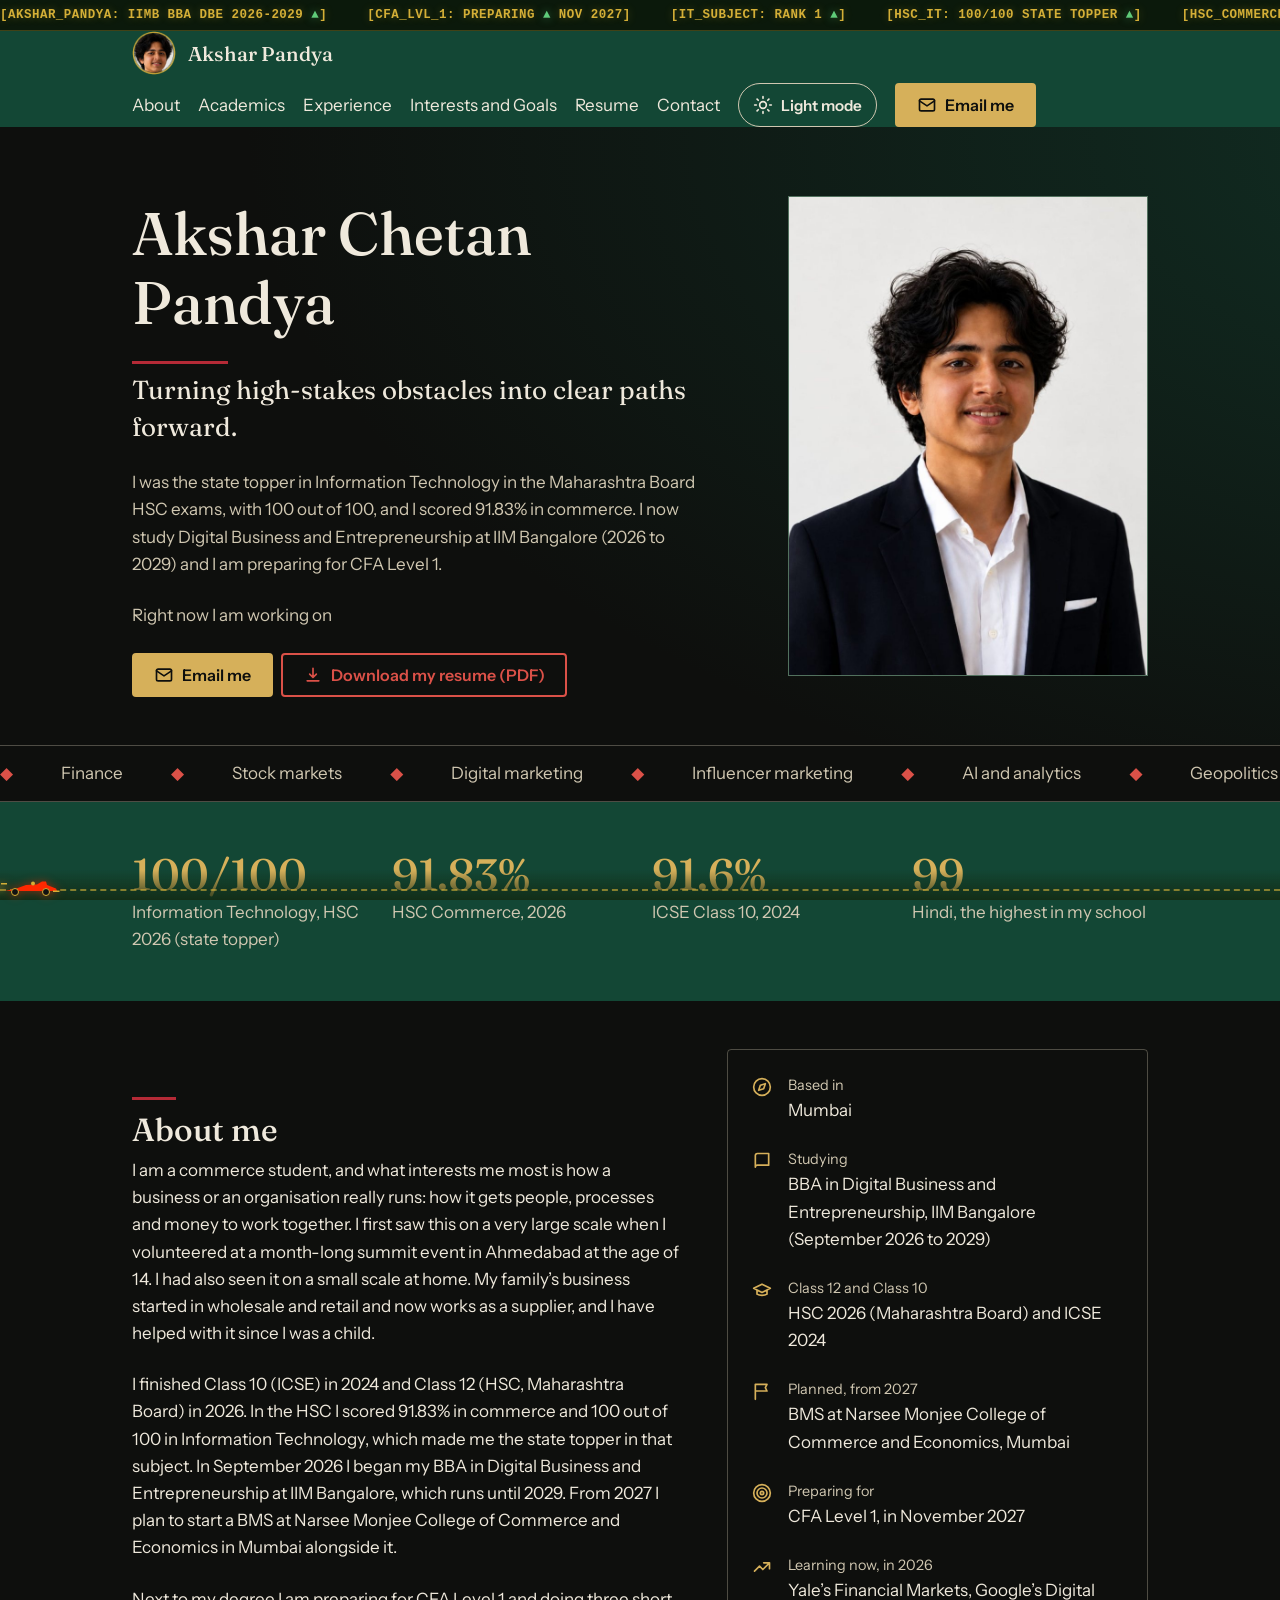
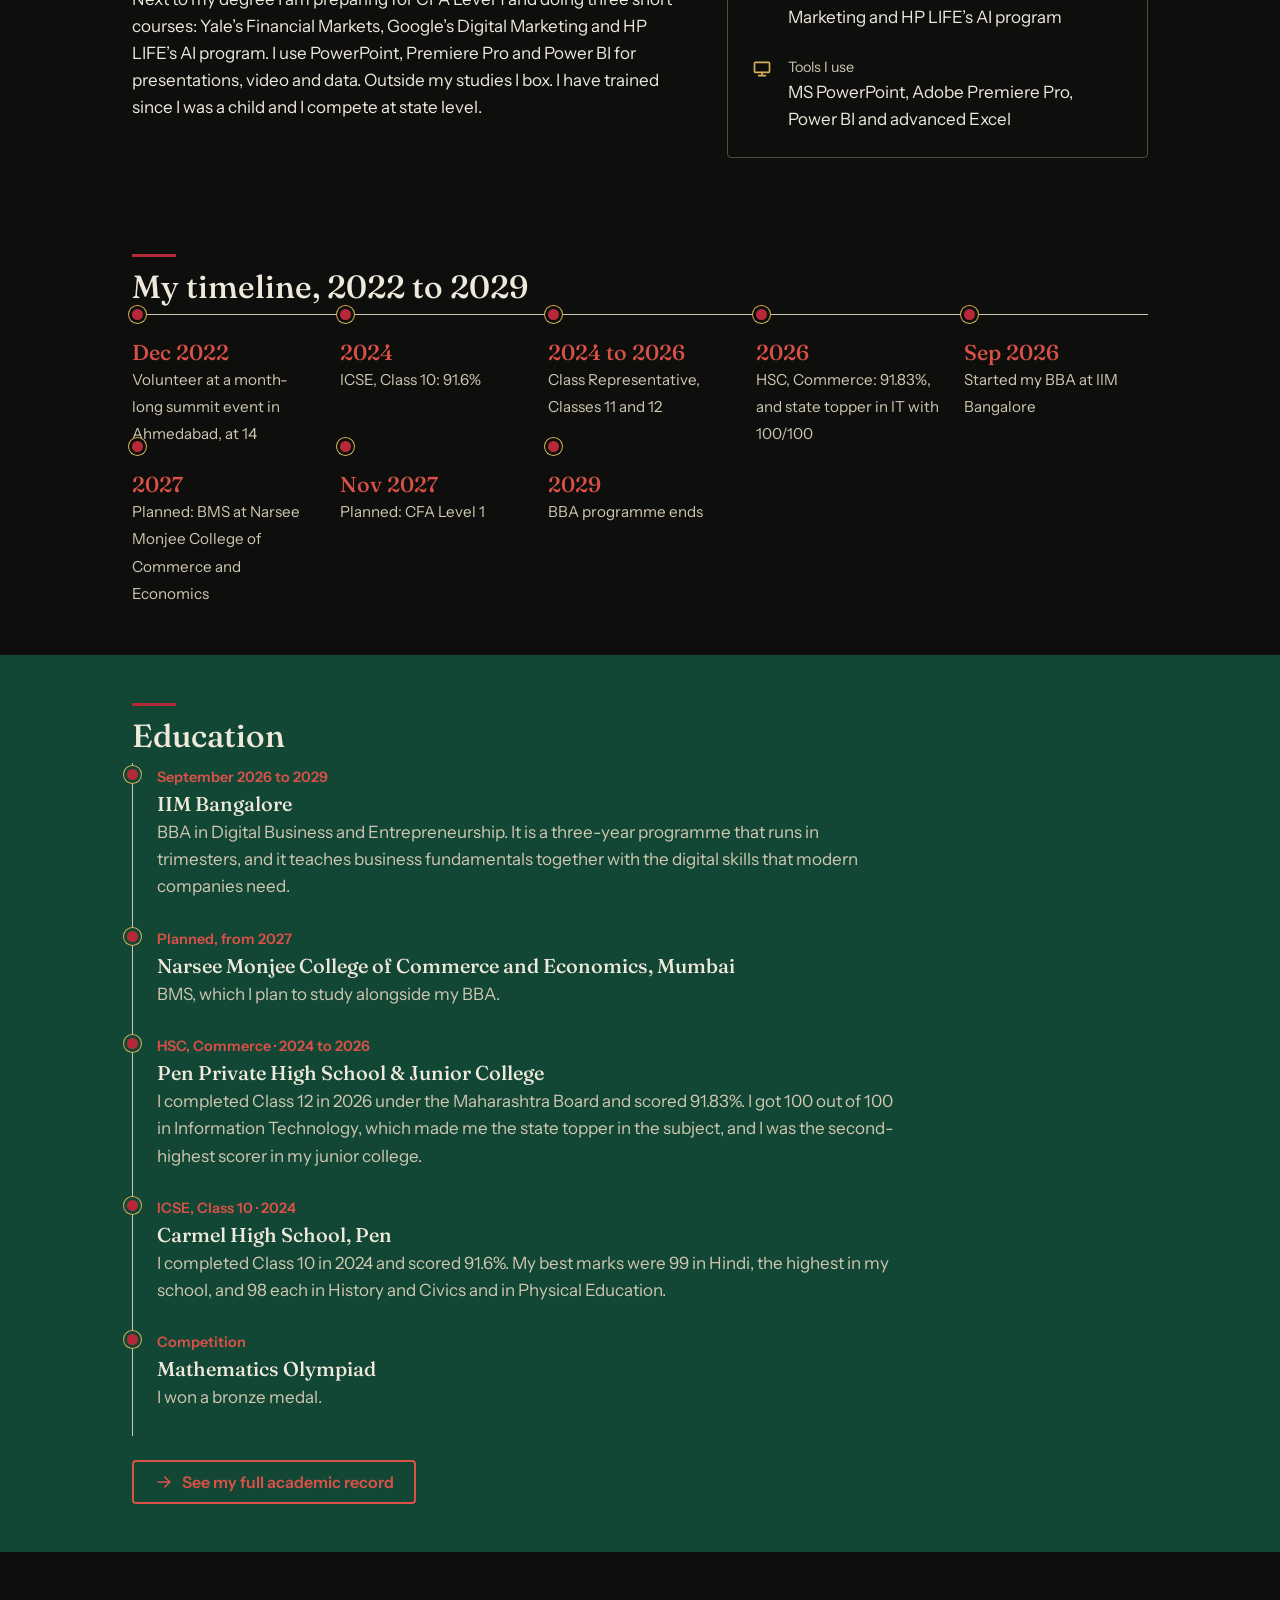
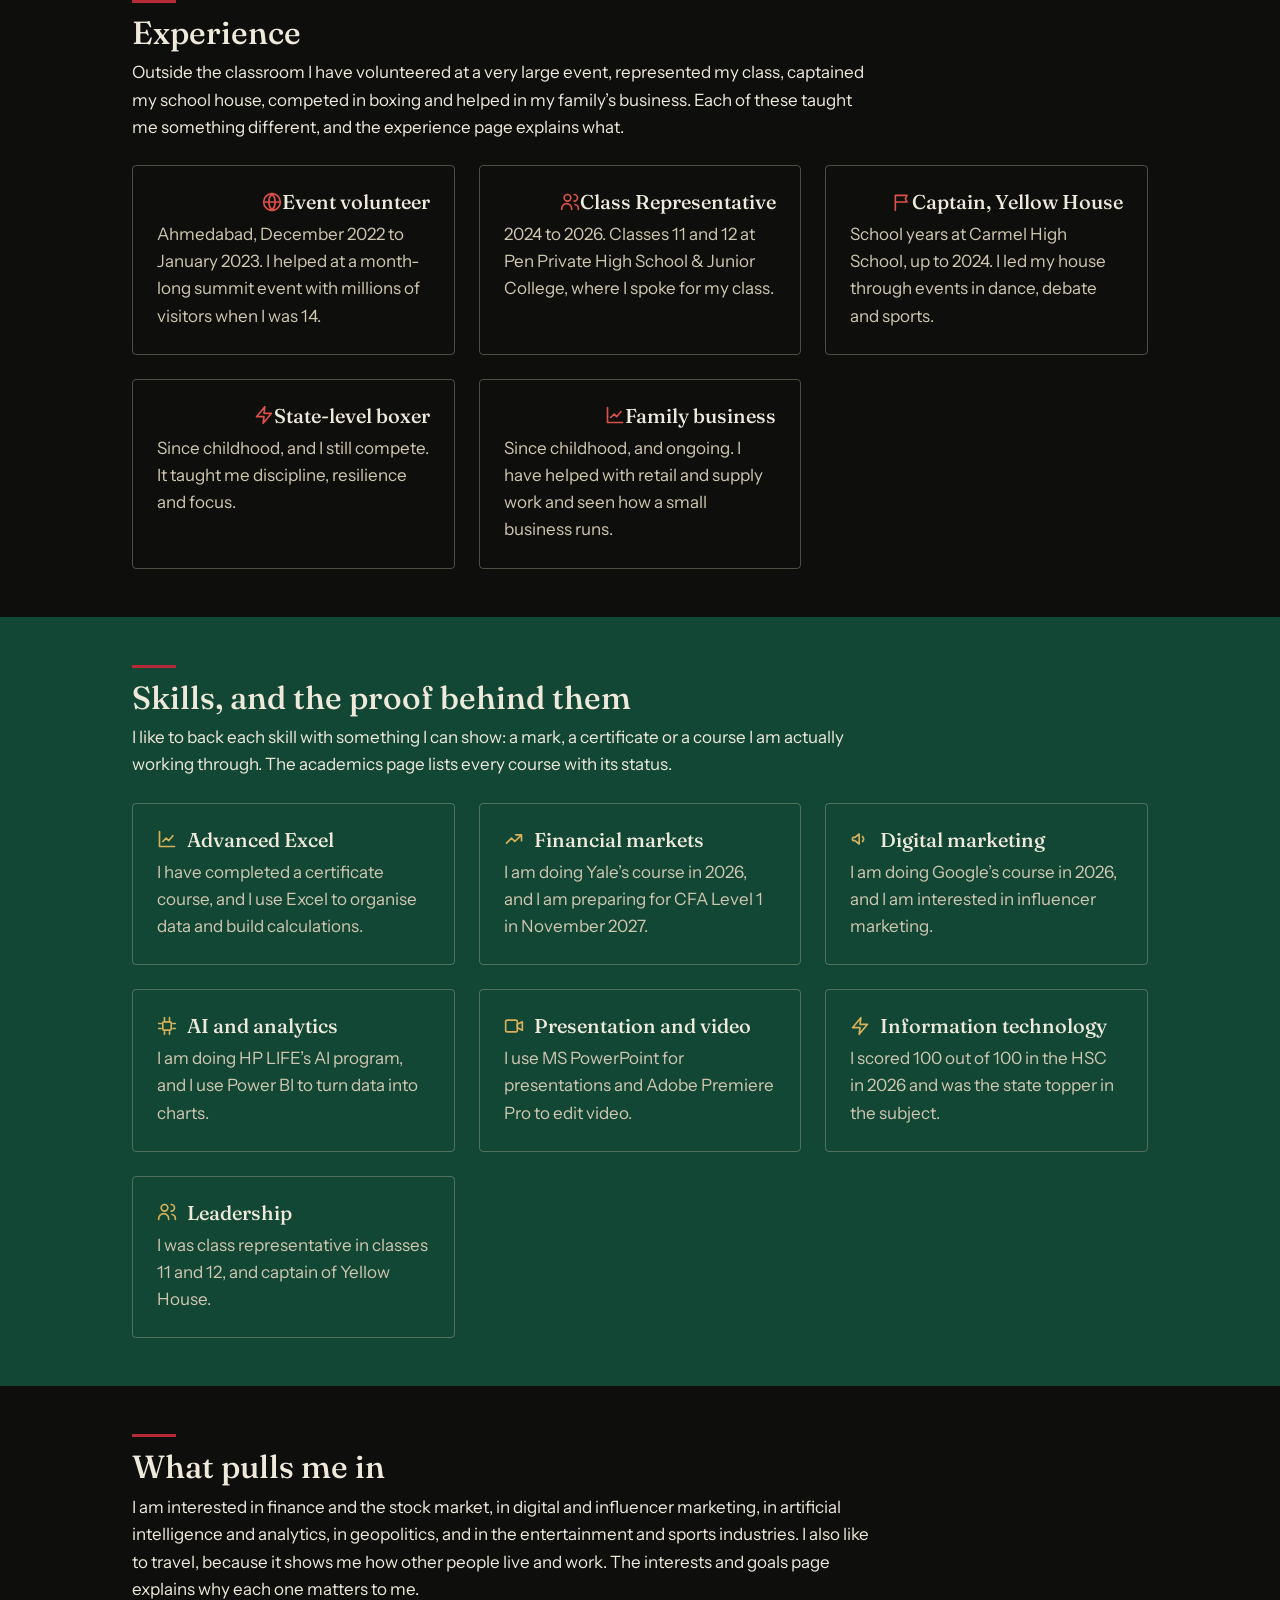
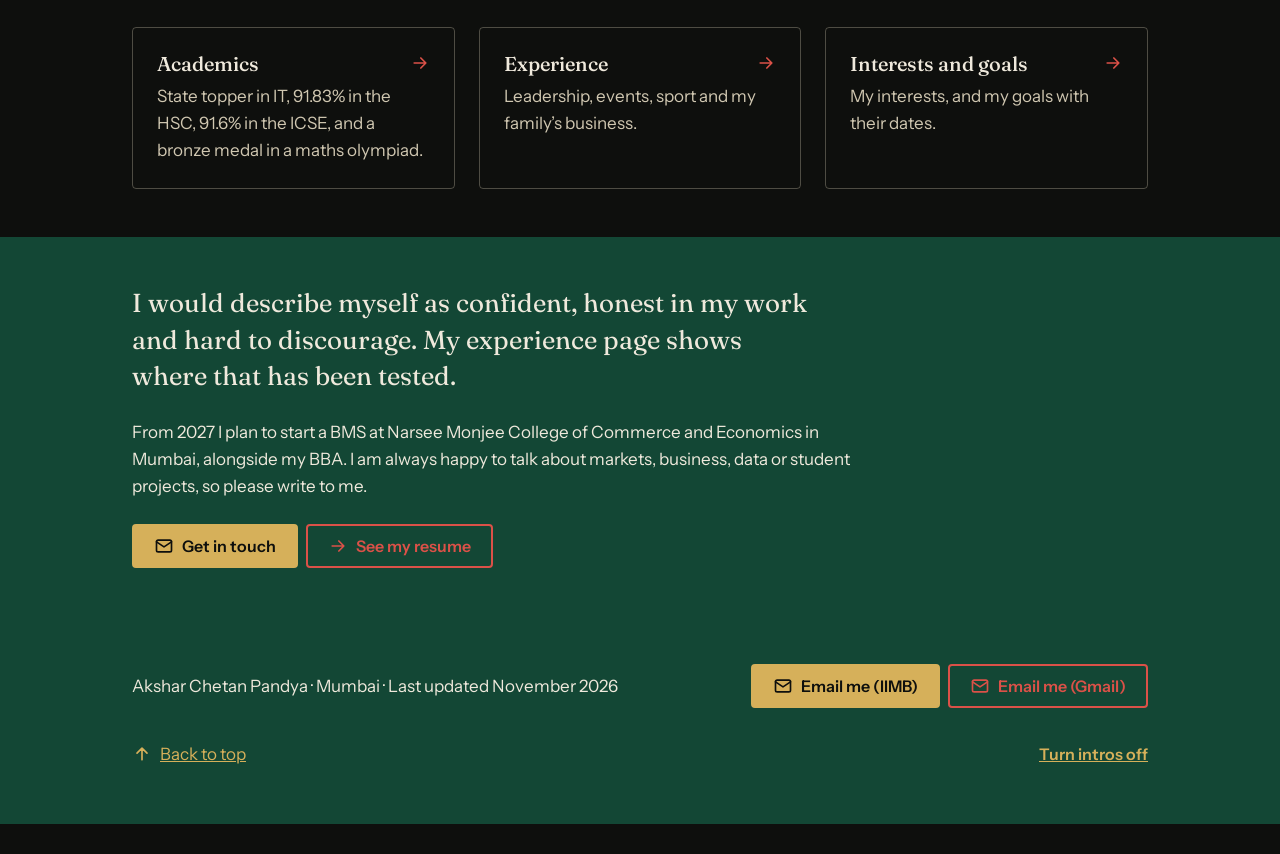
==== index.html @ 61f9247d "Add files via upload" ====
<!doctype html>
<html lang="en">
  <head>
    <meta charset="utf-8" />
    <meta name="viewport" content="width=device-width, initial-scale=1" />
    <title>Akshar Chetan Pandya | IIM Bangalore</title>
    <meta
      name="description"
      content="Hi, I'm Akshar Chetan Pandya. I study Digital Business and Entrepreneurship at IIM Bangalore and I'm based in Mumbai."
    />
    <meta name="theme-color" content="#134735" />
    <link rel="icon" href="favicon.svg" type="image/svg+xml" />
    <meta property="og:title" content="Akshar Chetan Pandya | IIM Bangalore" />
    <meta property="og:type" content="website" />
    <script>
      try {
        if (localStorage.getItem("theme") === "light") document.documentElement.dataset.theme = "light";
        if (localStorage.getItem("intros") === "off") document.documentElement.classList.add("no-intro");
      } catch (e) {}
    </script>
    <link rel="preconnect" href="https://fonts.googleapis.com" />
    <link rel="preconnect" href="https://fonts.gstatic.com" crossorigin />
    <link
      rel="stylesheet"
      href="https://fonts.googleapis.com/css2?family=Fraunces:opsz,wght@9..144,500;9..144,600&family=Instrument+Sans:wght@400;600&display=swap"
    />
    <link rel="stylesheet" href="style.css" />
  </head>
  <body id="top">
    <svg class="sprite" aria-hidden="true" focusable="false">
      <symbol id="rose" viewBox="0 0 200 200">
        <circle cx="100" cy="100" r="92" fill="none" stroke="currentColor" stroke-width="1.5" />
        <circle
          cx="100"
          cy="100"
          r="84"
          fill="none"
          stroke="currentColor"
          stroke-width="5"
          stroke-dasharray="1.2 5.9"
        />
        <circle cx="100" cy="100" r="52" fill="none" stroke="currentColor" stroke-width="1" />
        <path
          d="M100 10 108 92 190 100 108 108 100 190 92 108 10 100 92 92Z"
          fill="currentColor"
          fill-opacity=".25"
          stroke="currentColor"
          stroke-width="1.5"
        />
        <path
          d="M100 10 108 92 190 100 108 108 100 190 92 108 10 100 92 92Z"
          transform="rotate(45 100 100) scale(.62) translate(61 61)"
          fill="none"
          stroke="currentColor"
          stroke-width="2"
        />
        <circle cx="100" cy="100" r="5" fill="currentColor" />
      </symbol>
      <symbol id="i-mail" viewBox="0 0 24 24">
        <rect x="3" y="5" width="18" height="14" rx="2" />
        <path d="m3 7 9 6 9-6" />
      </symbol>
      <symbol id="i-down" viewBox="0 0 24 24"><path d="M12 4v11m0 0-4-4m4 4 4-4M5 19h14" /></symbol>
      <symbol id="i-copy" viewBox="0 0 24 24">
        <rect x="9" y="9" width="11" height="11" rx="2" />
        <path d="M5 15V6a2 2 0 0 1 2-2h8" />
      </symbol>
      <symbol id="i-arrow" viewBox="0 0 24 24"><path d="M5 12h14m0 0-6-6m6 6-6 6" /></symbol>
      <symbol id="i-up" viewBox="0 0 24 24"><path d="M12 19V5m0 0-6 6m6-6 6 6" /></symbol>
      <symbol id="i-menu" viewBox="0 0 24 24"><path d="M4 7h16M4 12h16M4 17h16" /></symbol>
      <symbol id="i-users" viewBox="0 0 24 24">
        <circle cx="9" cy="7" r="4" />
        <path d="M2 21v-1a6 6 0 0 1 12 0v1M17 3a4 4 0 0 1 0 8M22 21v-1a5 5 0 0 0-4-5" />
      </symbol>
      <symbol id="i-flag" viewBox="0 0 24 24"><path d="M4 22V4M4 4h14l-2 4 2 4H4" /></symbol>
      <symbol id="i-zap" viewBox="0 0 24 24"><path d="M13 2 3 14h9l-1 8 10-12h-9z" /></symbol>
      <symbol id="i-globe" viewBox="0 0 24 24">
        <circle cx="12" cy="12" r="10" />
        <path d="M2 12h20M12 2a15 15 0 0 1 0 20 15 15 0 0 1 0-20" />
      </symbol>
      <symbol id="i-chart" viewBox="0 0 24 24"><path d="M3 3v18h18M7 15l4-4 3 3 5-6" /></symbol>
      <symbol id="i-award" viewBox="0 0 24 24">
        <circle cx="12" cy="8" r="6" />
        <path d="M8.5 13.5 7 22l5-3 5 3-1.5-8.5" />
      </symbol>
      <symbol id="i-mega" viewBox="0 0 24 24">
        <path d="M3 11v2a1 1 0 0 0 1 1h2l5 4V6L6 10H4a1 1 0 0 0-1 1zM15 9a4 4 0 0 1 0 6" />
      </symbol>
      <symbol id="i-compass" viewBox="0 0 24 24">
        <circle cx="12" cy="12" r="10" />
        <path d="m16 8-2 6-6 2 2-6z" />
      </symbol>
      <symbol id="i-star" viewBox="0 0 24 24">
        <path d="m12 2 3 7 7 .5-5 5 1.5 7.5-6.5-4-6.5 4L7 14.5 2 9.5 9 9z" />
      </symbol>
      <symbol id="i-trend" viewBox="0 0 24 24"><path d="m3 17 6-6 4 4 8-8M14 7h7v7" /></symbol>
      <symbol id="i-target" viewBox="0 0 24 24">
        <circle cx="12" cy="12" r="10" />
        <circle cx="12" cy="12" r="6" />
        <circle cx="12" cy="12" r="2" />
      </symbol>
      <symbol id="i-book" viewBox="0 0 24 24">
        <path d="M4 19.5A2.5 2.5 0 0 1 6.5 17H20V3H6.5A2.5 2.5 0 0 0 4 5.5z" />
      </symbol>
      <symbol id="i-sun" viewBox="0 0 24 24">
        <circle cx="12" cy="12" r="4" />
        <path
          d="M12 2v2M12 20v2M4.9 4.9l1.4 1.4M17.7 17.7l1.4 1.4M2 12h2M20 12h2M4.9 19.1l1.4-1.4M17.7 6.3l1.4-1.4"
        />
      </symbol>
      <symbol id="i-moon" viewBox="0 0 24 24">
        <path d="M21 12.8A9 9 0 1 1 11.2 3 7 7 0 0 0 21 12.8z" />
      </symbol>
      <symbol id="i-ai" viewBox="0 0 24 24">
        <rect x="7" y="7" width="10" height="10" rx="1" />
        <path d="M9 2v3M15 2v3M9 19v3M15 19v3M2 9h3M2 15h3M19 9h3M19 15h3" />
      </symbol>
      <symbol id="i-pres" viewBox="0 0 24 24">
        <rect x="3" y="4" width="18" height="12" rx="1" />
        <path d="M12 16v4M8 20h8" />
      </symbol>
      <symbol id="i-video" viewBox="0 0 24 24">
        <rect x="2" y="5" width="14" height="14" rx="2" />
        <path d="m16 10 6-3v10l-6-3z" />
      </symbol>
      <symbol id="i-bars" viewBox="0 0 24 24"><path d="M5 21V10M12 21V4M19 21v-7" /></symbol>
      <symbol id="i-cap" viewBox="0 0 24 24">
        <path d="M22 10 12 5 2 10l10 5 10-5zM6 12v5c3 2 9 2 12 0v-5" />
      </symbol>
      <symbol id="i-check" viewBox="0 0 24 24"><path d="m5 12 5 5 9-10" /></symbol>
    </svg>
    <div class="tape no-print" aria-label="Highlights from my record">
      <div>
        <span>[AKSHAR_PANDYA: IIMB BBA DBE 2026-2029 <i>▲</i>]</span
        ><span>[CFA_LVL_1: PREPARING <i>▲</i> NOV 2027]</span><span>[IT_SUBJECT: RANK 1 <i>▲</i>]</span
        ><span>[HSC_IT: 100/100 STATE TOPPER <i>▲</i>]</span><span>[HSC_COMMERCE: 91.83% <i>▲</i>]</span
        ><span>[ICSE_CLASS_10: 91.6% <i>▲</i>]</span><span>[MATH_OLYMPIAD: BRONZE 🥉]</span
        ><span>[YALE_FINANCIAL_MARKETS: IN PROGRESS <i>▲</i>]</span
        ><span>[GOOGLE_DIGITAL_MARKETING: IN PROGRESS <i>▲</i>]</span
        ><span>[HP_LIFE_AI: IN PROGRESS <i>▲</i>]</span
        ><span>[POWER_BI + PREMIERE_PRO + POWERPOINT: TOOLKIT <i>▲</i>]</span
        ><span>[BMS_NMCCE: PLANNED 2027 <i>▲</i>]</span
        ><span>[AKSHAR_PANDYA: IIMB BBA DBE 2026-2029 <i>▲</i>]</span
        ><span>[CFA_LVL_1: PREPARING <i>▲</i> NOV 2027]</span><span>[IT_SUBJECT: RANK 1 <i>▲</i>]</span
        ><span>[HSC_IT: 100/100 STATE TOPPER <i>▲</i>]</span><span>[HSC_COMMERCE: 91.83% <i>▲</i>]</span
        ><span>[ICSE_CLASS_10: 91.6% <i>▲</i>]</span><span>[MATH_OLYMPIAD: BRONZE 🥉]</span
        ><span>[YALE_FINANCIAL_MARKETS: IN PROGRESS <i>▲</i>]</span
        ><span>[GOOGLE_DIGITAL_MARKETING: IN PROGRESS <i>▲</i>]</span
        ><span>[HP_LIFE_AI: IN PROGRESS <i>▲</i>]</span
        ><span>[POWER_BI + PREMIERE_PRO + POWERPOINT: TOOLKIT <i>▲</i>]</span
        ><span>[BMS_NMCCE: PLANNED 2027 <i>▲</i>]</span>
      </div>
    </div>
    <a class="skip no-print" href="#main">Skip to content</a>
    <header id="site-nav" class="band no-print">
      <nav class="wrap nav" aria-label="Main">
        <a class="brand" href="index.html"
          ><img class="logo" src="logo.png" width="44" height="44" alt="" />Akshar Pandya</a
        >
        <button class="menu-btn" type="button" aria-expanded="false" aria-controls="nav-list">
          <svg class="icon" aria-hidden="true"><use href="#i-menu" /></svg>Menu
        </button>
        <ul class="nav-links" id="nav-list">
          <li><a class="nav-link" href="about.html">About</a></li>
          <li><a class="nav-link" href="academics.html">Academics</a></li>
          <li><a class="nav-link" href="experience.html">Experience</a></li>
          <li><a class="nav-link" href="interests-and-goals.html">Interests and Goals</a></li>
          <li><a class="nav-link" href="resume.html">Resume</a></li>
          <li><a class="nav-link" href="contact.html">Contact</a></li>
          <li>
            <button class="theme-btn" type="button">
              <span class="t-sun"
                ><svg class="icon" aria-hidden="true"><use href="#i-sun" /></svg>Light mode</span
              ><span class="t-moon"
                ><svg class="icon" aria-hidden="true"><use href="#i-moon" /></svg>Dark mode</span
              >
            </button>
          </li>
          <li>
            <a class="btn" href="mailto:akshar.pandya26@iimb.ac.in?subject=Hello%20Akshar"
              ><svg class="icon" aria-hidden="true"><use href="#i-mail" /></svg>Email me</a
            >
          </li>
        </ul>
      </nav>
    </header>

    <main id="main">
      <div class="bell-intro" data-intro="bell" aria-hidden="true">
        <div class="door l" data-last></div>
        <div class="door r"></div>
        <div class="bell-stage">
          <i class="ring"></i><i class="ring" style="--t: 2.05s"></i><i class="ring" style="--t: 2.3s"></i>
          <div class="burst">
            <i class="cn" style="--a: 3deg; --h: 43px; --w: 11px; --r: 49vmin; --d: 2.22s; --c: #3fbf6a"></i
            ><i class="cn" style="--a: 15deg; --h: 32px; --w: 11px; --r: 28vmin; --d: 1.92s; --c: #3fbf6a"></i
            ><i class="cn" style="--a: 27deg; --h: 36px; --w: 11px; --r: 47vmin; --d: 1.92s; --c: #3fbf6a"></i
            ><i class="cn" style="--a: 36deg; --h: 20px; --w: 7px; --r: 39vmin; --d: 2.17s; --c: #d4af37"></i
            ><i class="cn" style="--a: 44deg; --h: 35px; --w: 10px; --r: 52vmin; --d: 2.03s; --c: #d4af37"></i
            ><i class="cn" style="--a: 58deg; --h: 35px; --w: 7px; --r: 48vmin; --d: 2.06s; --c: #3fbf6a"></i
            ><i class="cn" style="--a: 68deg; --h: 22px; --w: 8px; --r: 41vmin; --d: 1.86s; --c: #3fbf6a"></i
            ><i class="cn" style="--a: 85deg; --h: 30px; --w: 11px; --r: 48vmin; --d: 1.93s; --c: #3fbf6a"></i
            ><i class="cn" style="--a: 96deg; --h: 31px; --w: 7px; --r: 43vmin; --d: 1.88s; --c: #d4af37"></i
            ><i
              class="cn"
              style="--a: 108deg; --h: 29px; --w: 11px; --r: 51vmin; --d: 2.19s; --c: #d4af37"
            ></i
            ><i class="cn" style="--a: 120deg; --h: 26px; --w: 8px; --r: 38vmin; --d: 1.97s; --c: #3fbf6a"></i
            ><i class="cn" style="--a: 129deg; --h: 28px; --w: 7px; --r: 49vmin; --d: 1.97s; --c: #3fbf6a"></i
            ><i class="cn" style="--a: 140deg; --h: 43px; --w: 7px; --r: 28vmin; --d: 1.93s; --c: #3fbf6a"></i
            ><i
              class="cn"
              style="--a: 159deg; --h: 28px; --w: 10px; --r: 35vmin; --d: 1.88s; --c: #d4af37"
            ></i
            ><i class="cn" style="--a: 167deg; --h: 40px; --w: 9px; --r: 32vmin; --d: 1.88s; --c: #3fbf6a"></i
            ><i class="cn" style="--a: 176deg; --h: 29px; --w: 7px; --r: 26vmin; --d: 1.95s; --c: #3fbf6a"></i
            ><i
              class="cn"
              style="--a: 188deg; --h: 17px; --w: 10px; --r: 47vmin; --d: 2.04s; --c: #d4af37"
            ></i
            ><i
              class="cn"
              style="--a: 208deg; --h: 22px; --w: 10px; --r: 38vmin; --d: 1.93s; --c: #d4af37"
            ></i
            ><i
              class="cn"
              style="--a: 214deg; --h: 29px; --w: 10px; --r: 25vmin; --d: 2.01s; --c: #3fbf6a"
            ></i
            ><i
              class="cn"
              style="--a: 224deg; --h: 24px; --w: 11px; --r: 31vmin; --d: 2.25s; --c: #3fbf6a"
            ></i
            ><i
              class="cn"
              style="--a: 239deg; --h: 21px; --w: 10px; --r: 49vmin; --d: 2.09s; --c: #3fbf6a"
            ></i
            ><i class="cn" style="--a: 249deg; --h: 17px; --w: 8px; --r: 28vmin; --d: 2.03s; --c: #3fbf6a"></i
            ><i class="cn" style="--a: 265deg; --h: 42px; --w: 9px; --r: 34vmin; --d: 1.88s; --c: #3fbf6a"></i
            ><i class="cn" style="--a: 275deg; --h: 34px; --w: 8px; --r: 22vmin; --d: 2.09s; --c: #3fbf6a"></i
            ><i
              class="cn"
              style="--a: 291deg; --h: 20px; --w: 11px; --r: 37vmin; --d: 2.18s; --c: #3fbf6a"
            ></i
            ><i class="cn" style="--a: 302deg; --h: 21px; --w: 8px; --r: 31vmin; --d: 2.21s; --c: #6fe08f"></i
            ><i class="cn" style="--a: 311deg; --h: 39px; --w: 8px; --r: 27vmin; --d: 2.15s; --c: #3fbf6a"></i
            ><i
              class="cn"
              style="--a: 323deg; --h: 37px; --w: 10px; --r: 50vmin; --d: 2.04s; --c: #3fbf6a"
            ></i
            ><i class="cn" style="--a: 338deg; --h: 17px; --w: 7px; --r: 25vmin; --d: 1.87s; --c: #3fbf6a"></i
            ><i
              class="cn"
              style="--a: 347deg; --h: 39px; --w: 10px; --r: 30vmin; --d: 2.02s; --c: #3fbf6a"
            ></i>
          </div>
          <svg class="bell" viewBox="0 0 64 72">
            <defs>
              <linearGradient id="gold" x1="0" y1="0" x2="1" y2="1">
                <stop offset="0" stop-color="#f4dd92" />
                <stop offset=".5" stop-color="#d4af37" />
                <stop offset="1" stop-color="#8f7216" />
              </linearGradient>
            </defs>
            <circle cx="32" cy="8" r="4" fill="url(#gold)" />
            <path d="M32 12C20 12 14 22 14 34V46L8 54H56L50 46V34C50 22 44 12 32 12Z" fill="url(#gold)" />
            <path d="M8 54H56V58H8Z" fill="#b8962b" />
            <circle class="clap" cx="32" cy="64" r="5" fill="url(#gold)" />
          </svg>
        </div>
        <ul class="flash-list">
          <li class="g" style="--t: 2.45s">MARKET OPEN</li>
          <li class="" style="--t: 2.63s">NASDAQ ▲</li>
          <li class="" style="--t: 2.81s">S&amp;P 500 ▲</li>
          <li class="" style="--t: 2.99s">NIFTY 50 ▲</li>
          <li class="g" style="--t: 3.17s">CFA_L1: PREPARING</li>
          <li class="" style="--t: 3.35s">IIMB_DBE: ENROLLED</li>
          <li class="g" style="--t: 3.53s">IT_RANK_1: HSC 2026</li>
        </ul>
        <button class="skip-intro" type="button">Skip intro</button>
      </div>
      <!-- hero -->
      <section id="hero">
        <div class="wrap hero">
          <div>
            <h1>Akshar Chetan Pandya</h1>
            <p class="lead">Turning high-stakes obstacles into clear paths forward.</p>
            <p class="sub">
              I was the state topper in Information Technology in the Maharashtra Board HSC exams, with 100
              out of 100, and I scored 91.83% in commerce. I now study Digital Business and Entrepreneurship
              at IIM Bangalore (2026 to 2029) and I am preparing for CFA Level 1.
            </p>
            <p class="now">
              Right now I am working on
              <span class="rot"
                ><b>CFA Level 1</b><b>Yale’s financial markets course</b
                ><b>Google’s digital marketing course</b><b>HP LIFE’s AI program</b></span
              >
            </p>
            <div class="actions">
              <a class="btn" href="mailto:akshar.pandya26@iimb.ac.in?subject=Hello%20Akshar"
                ><svg class="icon" aria-hidden="true"><use href="#i-mail" /></svg>Email me</a
              >
              <a class="btn btn-ghost" href="resume.pdf" download
                ><svg class="icon" aria-hidden="true"><use href="#i-down" /></svg>Download my resume (PDF)</a
              >
            </div>
          </div>
          <figure class="portrait">
            <img
              src="akshar.jpg"
              width="800"
              height="1047"
              fetchpriority="high"
              alt="Akshar Chetan Pandya in a black blazer and white shirt, against a plain light wall"
            />
          </figure>
        </div>
      </section>

      <div class="ticker no-print" aria-hidden="true">
        <div>
          <span>Finance</span><span>Stock markets</span><span>Digital marketing</span
          ><span>Influencer marketing</span><span>AI and analytics</span><span>Geopolitics</span
          ><span>Entertainment industry</span><span>Sports industry</span><span>CFA Level 1</span
          ><span>Power BI</span><span>Culture and travel</span><span>Finance</span><span>Stock markets</span
          ><span>Digital marketing</span><span>Influencer marketing</span><span>AI and analytics</span
          ><span>Geopolitics</span><span>Entertainment industry</span><span>Sports industry</span
          ><span>CFA Level 1</span><span>Power BI</span><span>Culture and travel</span>
        </div>
      </div>

      <section id="results" class="band" aria-label="My results">
        <div class="wrap grid stats reveal">
          <div>
            <span class="num" data-to="100" data-dec="0" data-suffix="/100">100/100</span
            ><span class="cap">Information Technology, HSC 2026 (state topper)</span>
          </div>
          <div>
            <span class="num" data-to="91.83" data-dec="2" data-suffix="%">91.83%</span
            ><span class="cap">HSC Commerce, 2026</span>
          </div>
          <div>
            <span class="num" data-to="91.6" data-dec="1" data-suffix="%">91.6%</span
            ><span class="cap">ICSE Class 10, 2024</span>
          </div>
          <div>
            <span class="num" data-to="99" data-dec="0" data-suffix="">99</span
            ><span class="cap">Hindi, the highest in my school</span>
          </div>
        </div>
      </section>

      <!-- about -->
      <section id="about">
        <div class="wrap two">
          <div>
            <h2>About me</h2>
            <p>
              I am a commerce student, and what interests me most is how a business or an organisation really
              runs: how it gets people, processes and money to work together. I first saw this on a very large
              scale when I volunteered at a month-long summit event in Ahmedabad at the age of 14. I had also
              seen it on a small scale at home. My family’s business started in wholesale and retail and now
              works as a supplier, and I have helped with it since I was a child.
            </p>
            <p>
              I finished Class 10 (ICSE) in 2024 and Class 12 (HSC, Maharashtra Board) in 2026. In the HSC I
              scored 91.83% in commerce and 100 out of 100 in Information Technology, which made me the state
              topper in that subject. In September 2026 I began my BBA in Digital Business and
              Entrepreneurship at IIM Bangalore, which runs until 2029. From 2027 I plan to start a BMS at
              Narsee Monjee College of Commerce and Economics in Mumbai alongside it.
            </p>
            <p>
              Next to my degree I am preparing for CFA Level 1 and doing three short courses: Yale’s Financial
              Markets, Google’s Digital Marketing and HP LIFE’s AI program. I use PowerPoint, Premiere Pro and
              Power BI for presentations, video and data. Outside my studies I box. I have trained since I was
              a child and I compete at state level.
            </p>
          </div>
          <dl class="facts reveal">
            <div>
              <svg class="icon" aria-hidden="true"><use href="#i-compass" /></svg>
              <dt>Based in</dt>
              <dd>Mumbai</dd>
            </div>
            <div>
              <svg class="icon" aria-hidden="true"><use href="#i-book" /></svg>
              <dt>Studying</dt>
              <dd>BBA in Digital Business and Entrepreneurship, IIM Bangalore (September 2026 to 2029)</dd>
            </div>
            <div>
              <svg class="icon" aria-hidden="true"><use href="#i-cap" /></svg>
              <dt>Class 12 and Class 10</dt>
              <dd>HSC 2026 (Maharashtra Board) and ICSE 2024</dd>
            </div>
            <div>
              <svg class="icon" aria-hidden="true"><use href="#i-flag" /></svg>
              <dt>Planned, from 2027</dt>
              <dd>BMS at Narsee Monjee College of Commerce and Economics, Mumbai</dd>
            </div>
            <div>
              <svg class="icon" aria-hidden="true"><use href="#i-target" /></svg>
              <dt>Preparing for</dt>
              <dd>CFA Level 1, in November 2027</dd>
            </div>
            <div>
              <svg class="icon" aria-hidden="true"><use href="#i-trend" /></svg>
              <dt>Learning now, in 2026</dt>
              <dd>Yale’s Financial Markets, Google’s Digital Marketing and HP LIFE’s AI program</dd>
            </div>
            <div>
              <svg class="icon" aria-hidden="true"><use href="#i-pres" /></svg>
              <dt>Tools I use</dt>
              <dd>MS PowerPoint, Adobe Premiere Pro, Power BI and advanced Excel</dd>
            </div>
          </dl>
        </div>
      </section>

      <!-- timeline -->
      <section id="timeline">
        <div class="wrap">
          <h2>My timeline, 2022 to 2029</h2>
          <ol class="years reveal">
            <li style="--i: 0">
              <b>Dec 2022</b><span>Volunteer at a month-long summit event in Ahmedabad, at 14</span>
            </li>
            <li style="--i: 1"><b>2024</b><span>ICSE, Class 10: 91.6%</span></li>
            <li style="--i: 2"><b>2024 to 2026</b><span>Class Representative, Classes 11 and 12</span></li>
            <li style="--i: 3">
              <b>2026</b><span>HSC, Commerce: 91.83%, and state topper in IT with 100/100</span>
            </li>
            <li style="--i: 4"><b>Sep 2026</b><span>Started my BBA at IIM Bangalore</span></li>
            <li style="--i: 5">
              <b>2027</b><span>Planned: BMS at Narsee Monjee College of Commerce and Economics</span>
            </li>
            <li style="--i: 6"><b>Nov 2027</b><span>Planned: CFA Level 1</span></li>
            <li style="--i: 7"><b>2029</b><span>BBA programme ends</span></li>
          </ol>
        </div>
      </section>

      <!-- education -->
      <section id="education" class="band">
        <div class="wrap">
          <h2>Education</h2>
          <ol class="tl reveal">
            <li>
              <span class="when">September 2026 to 2029</span>
              <h3>IIM Bangalore</h3>
              <p>
                BBA in Digital Business and Entrepreneurship. It is a three-year programme that runs in
                trimesters, and it teaches business fundamentals together with the digital skills that modern
                companies need.
              </p>
            </li>
            <li>
              <span class="when">Planned, from 2027</span>
              <h3>Narsee Monjee College of Commerce and Economics, Mumbai</h3>
              <p>BMS, which I plan to study alongside my BBA.</p>
            </li>
            <li>
              <span class="when">HSC, Commerce · 2024 to 2026</span>
              <h3>Pen Private High School &amp; Junior College</h3>
              <p>
                I completed Class 12 in 2026 under the Maharashtra Board and scored 91.83%. I got 100 out of
                100 in Information Technology, which made me the state topper in the subject, and I was the
                second-highest scorer in my junior college.
              </p>
            </li>
            <li>
              <span class="when">ICSE, Class 10 · 2024</span>
              <h3>Carmel High School, Pen</h3>
              <p>
                I completed Class 10 in 2024 and scored 91.6%. My best marks were 99 in Hindi, the highest in
                my school, and 98 each in History and Civics and in Physical Education.
              </p>
            </li>
            <li>
              <span class="when">Competition</span>
              <h3>Mathematics Olympiad</h3>
              <p>I won a bronze medal.</p>
            </li>
          </ol>
          <a class="btn btn-ghost" href="academics.html"
            ><svg class="icon" aria-hidden="true"><use href="#i-arrow" /></svg>See my full academic record</a
          >
        </div>
      </section>

      <!-- experience -->
      <section id="experience">
        <div class="wrap">
          <h2>Experience</h2>
          <p>
            Outside the classroom I have volunteered at a very large event, represented my class, captained my
            school house, competed in boxing and helped in my family’s business. Each of these taught me
            something different, and the experience page explains what.
          </p>
          <div class="grid reveal">
            <a class="card" href="experience.html#event"
              ><h3>
                <svg class="icon" aria-hidden="true"><use href="#i-globe" /></svg>Event volunteer
              </h3>
              <p>
                Ahmedabad, December 2022 to January 2023. I helped at a month-long summit event with millions
                of visitors when I was 14.
              </p></a
            >
            <a class="card" href="experience.html#class-rep"
              ><h3>
                <svg class="icon" aria-hidden="true"><use href="#i-users" /></svg>Class Representative
              </h3>
              <p>
                2024 to 2026. Classes 11 and 12 at Pen Private High School &amp; Junior College, where I spoke
                for my class.
              </p></a
            >
            <a class="card" href="experience.html#house-captain"
              ><h3>
                <svg class="icon" aria-hidden="true"><use href="#i-flag" /></svg>Captain, Yellow House
              </h3>
              <p>
                School years at Carmel High School, up to 2024. I led my house through events in dance, debate
                and sports.
              </p></a
            >
            <a class="card" href="experience.html#boxing"
              ><h3>
                <svg class="icon" aria-hidden="true"><use href="#i-zap" /></svg>State-level boxer
              </h3>
              <p>Since childhood, and I still compete. It taught me discipline, resilience and focus.</p></a
            >
            <a class="card" href="experience.html#business"
              ><h3>
                <svg class="icon" aria-hidden="true"><use href="#i-chart" /></svg>Family business
              </h3>
              <p>
                Since childhood, and ongoing. I have helped with retail and supply work and seen how a small
                business runs.
              </p></a
            >
          </div>
        </div>
      </section>

      <!-- skills -->
      <section id="skills" class="band">
        <div class="wrap">
          <h2>Skills, and the proof behind them</h2>
          <p>
            I like to back each skill with something I can show: a mark, a certificate or a course I am
            actually working through. The academics page lists every course with its status.
          </p>
          <div class="grid reveal">
            <article class="card">
              <h3>
                <svg class="icon" aria-hidden="true"><use href="#i-chart" /></svg>Advanced Excel
              </h3>
              <p>
                I have completed a certificate course, and I use Excel to organise data and build
                calculations.
              </p>
            </article>
            <article class="card">
              <h3>
                <svg class="icon" aria-hidden="true"><use href="#i-trend" /></svg>Financial markets
              </h3>
              <p>I am doing Yale’s course in 2026, and I am preparing for CFA Level 1 in November 2027.</p>
            </article>
            <article class="card">
              <h3>
                <svg class="icon" aria-hidden="true"><use href="#i-mega" /></svg>Digital marketing
              </h3>
              <p>I am doing Google’s course in 2026, and I am interested in influencer marketing.</p>
            </article>
            <article class="card">
              <h3>
                <svg class="icon" aria-hidden="true"><use href="#i-ai" /></svg>AI and analytics
              </h3>
              <p>I am doing HP LIFE’s AI program, and I use Power BI to turn data into charts.</p>
            </article>
            <article class="card">
              <h3>
                <svg class="icon" aria-hidden="true"><use href="#i-video" /></svg>Presentation and video
              </h3>
              <p>I use MS PowerPoint for presentations and Adobe Premiere Pro to edit video.</p>
            </article>
            <article class="card">
              <h3>
                <svg class="icon" aria-hidden="true"><use href="#i-zap" /></svg>Information technology
              </h3>
              <p>I scored 100 out of 100 in the HSC in 2026 and was the state topper in the subject.</p>
            </article>
            <article class="card">
              <h3>
                <svg class="icon" aria-hidden="true"><use href="#i-users" /></svg>Leadership
              </h3>
              <p>I was class representative in classes 11 and 12, and captain of Yellow House.</p>
            </article>
          </div>
        </div>
      </section>

      <section>
        <div class="wrap">
          <h2>What pulls me in</h2>
          <p>
            I am interested in finance and the stock market, in digital and influencer marketing, in
            artificial intelligence and analytics, in geopolitics, and in the entertainment and sports
            industries. I also like to travel, because it shows me how other people live and work. The
            interests and goals page explains why each one matters to me.
          </p>
          <div class="grid reveal">
            <a class="card" href="academics.html"
              ><h3>
                Academics<svg class="icon" aria-hidden="true"><use href="#i-arrow" /></svg>
              </h3>
              <p>
                State topper in IT, 91.83% in the HSC, 91.6% in the ICSE, and a bronze medal in a maths
                olympiad.
              </p></a
            >
            <a class="card" href="experience.html"
              ><h3>
                Experience<svg class="icon" aria-hidden="true"><use href="#i-arrow" /></svg>
              </h3>
              <p>Leadership, events, sport and my family’s business.</p></a
            >
            <a class="card" href="interests-and-goals.html"
              ><h3>
                Interests and goals<svg class="icon" aria-hidden="true"><use href="#i-arrow" /></svg>
              </h3>
              <p>My interests, and my goals with their dates.</p></a
            >
          </div>
        </div>
      </section>

      <section class="band">
        <div class="wrap">
          <p class="closing reveal">
            I would describe myself as confident, honest in my work and hard to discourage. My experience page
            shows where that has been tested.
          </p>
          <p>
            From 2027 I plan to start a BMS at Narsee Monjee College of Commerce and Economics in Mumbai,
            alongside my BBA. I am always happy to talk about markets, business, data or student projects, so
            please write to me.
          </p>
          <div class="actions">
            <a class="btn" href="contact.html"
              ><svg class="icon" aria-hidden="true"><use href="#i-mail" /></svg>Get in touch</a
            ><a class="btn btn-ghost" href="resume.html"
              ><svg class="icon" aria-hidden="true"><use href="#i-arrow" /></svg>See my resume</a
            >
          </div>
        </div>
      </section>
    </main>

    <footer class="band no-print">
      <div class="wrap foot">
        <p>Akshar Chetan Pandya &middot; Mumbai &middot; Last updated November 2026</p>
        <div class="actions">
          <a class="btn" href="mailto:akshar.pandya26@iimb.ac.in?subject=Hello%20Akshar"
            ><svg class="icon" aria-hidden="true"><use href="#i-mail" /></svg>Email me (IIMB)</a
          >
          <a class="btn btn-ghost" href="mailto:aksharp121108@gmail.com?subject=Hello%20Akshar"
            ><svg class="icon" aria-hidden="true"><use href="#i-mail" /></svg>Email me (Gmail)</a
          >
        </div>
        <a class="top-link" href="#top"
          ><svg class="icon" aria-hidden="true"><use href="#i-up" /></svg>Back to top</a
        >
      </div>
    </footer>
    <div class="f1 no-print" aria-hidden="true">
      <i class="f1-line"></i>
      <div class="f1-go">
        <i class="trail"></i
        ><svg viewBox="0 0 120 34" aria-hidden="true">
          <path fill="#FF2800" d="M10 24 30 20 52 12 74 11 84 5 92 5 94 12 112 19 114 24Z" />
          <path fill="#d4af37" d="M2 8h12v3H2zM106 23h13v3h-13z" />
          <circle cx="66" cy="9" r="4" fill="#d4af37" />
          <circle cx="30" cy="26" r="7" fill="#111" stroke="#d4af37" stroke-width="2" />
          <circle cx="92" cy="26" r="7" fill="#111" stroke="#d4af37" stroke-width="2" />
        </svg>
      </div>
    </div>
    <script src="script.js"></script>
  </body>
</html>
---- style.css ----
/* My portfolio site.
   Black background, racing green bands, brass for buttons and links.
   Red is only used for small details. */

:root {
  --bg: #0e0f0d;
  --band: #134735; /* racing green: nav, footer, section bands */
  --accent: #d6b05a; /* brass: links, buttons */
  --red: #b52a36; /* red: lines, bars, dots */
  --maroon: #7a1f2e; /* maroon: filled shapes, like the icon circles */
  --red-lt: #db5148; /* red for text and outlines on the dark background */
  --text: #efe9dc;
  --muted: #d0c7b1;
  --line: #d0c7b155;
  --paper: #ffffff; /* resume sheet only */
  --ink: #111111;
  --s1: 8px;
  --s2: 24px;
  --s3: 48px;
  --edge: clamp(16px, 4vw, 32px);
  --head: "Fraunces", Georgia, serif;
  --body: "Instrument Sans", system-ui, sans-serif;
}

/* base */
* {
  box-sizing: border-box;
}
html {
  scroll-behavior: smooth;
}
body {
  margin: 0;
  background: var(--bg);
  color: var(--text);
  font: 400 1.0625rem/1.6 var(--body);
}
h1,
h2,
h3 {
  margin: var(--s2) 0 var(--s1);
  font-family: var(--head);
  font-weight: 500;
  line-height: 1.15;
}
h1 {
  font-size: clamp(2.25rem, 6vw, 3.75rem);
}
h2 {
  margin-top: var(--s3);
  font-size: clamp(1.5rem, 3.5vw, 2rem);
}
h3 {
  font-size: 1.25rem;
}
p {
  max-width: 68ch;
  margin: 0 0 var(--s2);
}
ul,
ol {
  margin: 0;
  padding: 0;
  list-style: none;
}
a {
  color: var(--accent);
}
img {
  display: block;
  max-width: 100%;
  height: auto;
}
::selection {
  background: var(--maroon);
  color: var(--text);
}
:focus-visible {
  outline: 3px solid var(--text);
  outline-offset: 3px;
}
[hidden] {
  display: none !important;
}

/* small red line above each h2 */
h2::before {
  content: "";
  display: block;
  width: 44px;
  height: 3px;
  margin-bottom: 12px;
  background: var(--red);
  animation: grow 0.9s both;
}

/* layout */
.wrap {
  width: 100%;
  max-width: 1080px;
  margin: 0 auto;
  padding: 0 var(--edge);
}
.wrap > :first-child {
  margin-top: 0;
}
section {
  padding: var(--s3) 0;
}
.band {
  background: var(--band);
}
.grid {
  display: grid;
  grid-template-columns: repeat(auto-fit, minmax(240px, 1fr));
  gap: var(--s2);
}
.two {
  display: grid;
  grid-template-columns: 1.3fr 1fr;
  gap: var(--s3);
  align-items: start;
}
.actions {
  display: flex;
  flex-wrap: wrap;
  gap: var(--s1);
}
.skip {
  position: absolute;
  left: var(--edge);
  top: -80px;
  z-index: 30;
  padding: var(--s1) var(--s2);
  background: var(--accent);
  color: var(--bg);
}
.skip:focus {
  top: var(--s1);
}

/* navigation */
#site-nav {
  position: sticky;
  top: 0;
  z-index: 5;
}
.nav {
  display: flex;
  flex-wrap: wrap;
  align-items: center;
  justify-content: space-between;
  gap: var(--s1) var(--s2);
  min-height: 64px;
}
.brand {
  color: var(--text);
  font: 500 1.25rem var(--head);
  text-decoration: none;
}
.nav-links {
  display: flex;
  flex-wrap: wrap;
  align-items: center;
  gap: var(--s1) var(--s2);
}
.nav-link {
  position: relative;
  display: inline-flex;
  align-items: center;
  min-height: 44px;
  color: var(--text);
  text-decoration: none;
}
.nav-link::after {
  content: "";
  position: absolute;
  left: 0;
  right: 0;
  bottom: 6px;
  height: 2px;
  background: var(--accent);
  transform: scaleX(0);
  transform-origin: left;
  transition: transform 0.3s;
}
.nav-link:hover,
.nav-link[aria-current="page"] {
  color: var(--accent);
}
.nav-link:hover::after,
.nav-link[aria-current="page"]::after {
  transform: scaleX(1);
}
.menu-btn {
  display: none;
}

/* buttons and icons */
.btn {
  position: relative;
  overflow: hidden;
  display: inline-flex;
  align-items: center;
  justify-content: center;
  gap: var(--s1);
  min-height: 44px;
  padding: 0 20px;
  border: 2px solid var(--accent);
  border-radius: 4px;
  background: var(--accent);
  color: var(--bg);
  font: 600 1rem var(--body);
  text-decoration: none;
  cursor: pointer;
  transition:
    background-color 0.2s,
    color 0.2s,
    border-color 0.2s;
}
.btn:hover {
  background: transparent;
  color: var(--accent);
}
.btn::after {
  content: "";
  position: absolute;
  inset: 0;
  background: linear-gradient(
    100deg,
    transparent 35%,
    #ffffff33 50%,
    transparent 65%
  );
  transform: translateX(-130%);
}
.btn:hover::after {
  transform: translateX(130%);
  transition: transform 0.7s;
}
.btn-ghost {
  border-color: var(--red-lt);
  background: transparent;
  color: var(--red-lt);
}
.btn-ghost:hover {
  border-color: var(--maroon);
  background: var(--maroon);
  color: var(--text);
}
.icon {
  width: 20px;
  height: 20px;
  flex: none;
  fill: none;
  stroke: currentColor;
  stroke-width: 2;
  stroke-linecap: round;
  stroke-linejoin: round;
}
.sprite {
  position: absolute;
  width: 0;
  height: 0;
  overflow: hidden;
}
.copy,
.print-btn {
  display: none;
}
.js .copy,
.js .print-btn {
  display: inline-flex;
}

/* home: hero */
#hero {
  padding: var(--s3) 0;
  background: radial-gradient(ellipse at 90% 0%, #13473599, transparent 60%) 0
    0 / 140% 140%;
  animation: drift 18s ease-in-out infinite alternate;
}
.hero {
  display: grid;
  grid-template-columns: 1.4fr 1fr;
  gap: var(--s3);
  align-items: center;
}
#hero h1::after {
  content: "";
  display: block;
  width: 96px;
  margin-top: var(--s2);
  border-top: 3px solid var(--red);
  animation: grow 1.2s 0.4s both;
}
.lead {
  font: 400 clamp(1.25rem, 2.6vw, 1.625rem)/1.4 var(--head);
}
.sub {
  color: var(--muted);
}
#hero h1,
.lead,
.sub,
.now,
#hero .actions {
  animation: fade 0.8s both;
}
.lead {
  animation-delay: 0.15s;
}
.sub {
  animation-delay: 0.3s;
}
.now {
  animation-delay: 0.45s;
}
#hero .actions {
  animation-delay: 0.6s;
}
.now {
  color: var(--muted);
}
.rot {
  display: inline-grid;
  vertical-align: top;
}
.rot b {
  grid-area: 1 / 1;
  color: var(--accent);
  opacity: 0;
  animation: cycle 9s infinite backwards;
}
.rot b:nth-child(2) {
  animation-delay: 3s;
}
.rot b:nth-child(3) {
  animation-delay: 6s;
}

/* photo fills the box exactly */
.portrait {
  position: relative;
  width: 100%;
  max-width: 360px;
  margin: 0 0 0 auto;
  aspect-ratio: 3 / 4;
}
.portrait img,
.initials {
  position: relative;
  width: 100%;
  height: 100%;
  border: 1px solid var(--line);
  background: var(--band);
  object-fit: cover;
  object-position: 50% 18%;
  animation: fade 1s 0.2s both;
}
.initials {
  display: grid;
  place-items: center;
  color: var(--accent);
  font: 500 5rem var(--head);
}

/* skills ticker on the home page */
.ticker {
  overflow: hidden;
  border-block: 1px solid var(--line);
}
.ticker div {
  display: flex;
  gap: 48px;
  width: max-content;
  padding: 14px 0;
  animation: tick 45s linear infinite;
}
.ticker span {
  white-space: nowrap;
  color: var(--muted);
}
.ticker span::before {
  content: "\25C6";
  margin-right: 48px;
  color: var(--red-lt);
}
.ticker:hover div {
  animation-play-state: paused;
}

/* marks strip, cards, closing line */
.stats {
  grid-template-columns: repeat(auto-fit, minmax(150px, 1fr));
}
.num {
  display: block;
  color: var(--accent);
  font: 500 clamp(2rem, 5vw, 2.75rem)/1.1 var(--head);
  font-variant-numeric: tabular-nums;
}
.cap {
  display: block;
  color: var(--muted);
}
.card {
  display: block;
  padding: var(--s2);
  border: 1px solid var(--line);
  border-radius: 4px;
  color: var(--text);
  text-decoration: none;
  transition:
    transform 0.25s,
    border-color 0.2s;
}
a.card:hover {
  transform: translateY(-3px);
  border-color: var(--accent);
}
.card h3 {
  display: flex;
  align-items: center;
  margin-top: 0;
}
.card h3 .icon {
  margin-right: 10px;
  color: var(--accent);
}
a.card h3 .icon:last-child {
  margin: 0 0 0 auto;
  color: var(--red-lt);
}
.card:hover h3 .icon:first-child {
  animation: wiggle 0.5s;
}
.card p {
  margin: 0;
  color: var(--muted);
}
.closing {
  max-width: 40ch;
  font: 400 clamp(1.25rem, 2.6vw, 1.625rem)/1.4 var(--head);
}

/* about facts and education timeline */
.facts {
  display: grid;
  gap: var(--s2);
  margin: 0;
  padding: var(--s2);
  border: 1px solid var(--line);
  border-radius: 4px;
}
.facts div {
  display: grid;
  grid-template-columns: 24px 1fr;
  column-gap: 12px;
}
.facts .icon {
  grid-row: span 2;
  margin-top: 3px;
  color: var(--accent);
}
.facts dt {
  color: var(--muted);
  font-size: 0.9rem;
}
.facts dd {
  margin: 0;
}
.tl {
  margin: 0 0 var(--s2);
  padding-left: var(--s2);
  border-left: 1px solid var(--muted);
}
.tl li {
  position: relative;
  padding-bottom: var(--s2);
}
.tl li::before {
  content: "";
  position: absolute;
  left: calc(-1 * var(--s2) - 6px);
  top: 6px;
  width: 11px;
  height: 11px;
  border-radius: 50%;
  background: var(--red);
  box-shadow:
    0 0 0 3px var(--band),
    0 0 0 4px var(--accent);
  animation: glow 2.4s infinite;
}
.tl h3 {
  margin: 2px 0 4px;
}
.tl p {
  margin: 0;
  color: var(--muted);
}
.when {
  color: var(--red-lt);
  font-size: 0.9rem;
  font-weight: 600;
}

/* year timeline on the home page */
.years {
  display: grid;
  grid-template-columns: repeat(auto-fit, minmax(150px, 1fr));
  gap: var(--s2);
  margin: 0;
  padding-top: var(--s2);
  border-top: 1px solid var(--muted);
}
.years li {
  position: relative;
}
.years li::before {
  content: "";
  position: absolute;
  top: calc(-1 * var(--s2) - 6px);
  left: 0;
  width: 11px;
  height: 11px;
  border-radius: 50%;
  background: var(--red);
  box-shadow:
    0 0 0 3px var(--bg),
    0 0 0 4px var(--accent);
}
.years b {
  display: block;
  color: var(--red-lt);
  font: 500 1.35rem var(--head);
}
.years span {
  color: var(--muted);
  font-size: 0.95rem;
}
.js .years li {
  opacity: 0;
}
.js .years.in li {
  animation: fade 0.6s both;
  animation-delay: calc(var(--i) * 0.09s);
}

/* academics: expandable rows */
.row {
  border-top: 1px solid var(--line);
}
.row:last-child {
  border-bottom: 1px solid var(--line);
}
.row-head {
  display: flex;
  flex-direction: column;
  gap: 2px;
  min-height: 44px;
  padding: var(--s2) 0;
}
summary.row-head {
  position: relative;
  padding-right: 40px;
  cursor: pointer;
  list-style: none;
}
summary::-webkit-details-marker {
  display: none;
}
summary.row-head::after {
  content: "+";
  position: absolute;
  right: var(--s1);
  top: 50%;
  margin-top: -14px;
  color: var(--red-lt);
  font: 400 1.75rem/1 var(--body);
}
details[open] > summary.row-head::after {
  content: "\2013";
}
.row-title {
  font: 500 1.25rem var(--head);
}
.row-meta {
  color: var(--muted);
}
.more {
  padding-bottom: var(--s2);
}
.more p {
  margin: 0;
}
details[open] .more {
  animation: fade 0.35s;
}
.list li {
  padding: var(--s1) 0;
}

/* experience */
.chips {
  display: none;
  flex-wrap: wrap;
  gap: var(--s1);
  margin-bottom: var(--s2);
}
.js .chips {
  display: flex;
}
.chip {
  min-height: 44px;
  padding: 0 20px;
  border: 1px solid var(--muted);
  border-radius: 22px;
  background: transparent;
  color: var(--text);
  font: 600 1rem var(--body);
  cursor: pointer;
  transition:
    border-color 0.2s,
    color 0.2s,
    background-color 0.2s;
}
.chip:hover {
  border-color: var(--accent);
  color: var(--accent);
}
.chip[aria-pressed="true"] {
  border-color: var(--red);
  background: var(--maroon);
  color: var(--text);
}
.xp {
  position: relative;
  margin: 0 0 var(--s3);
  padding: var(--s3) var(--s2) var(--s2) calc(var(--s2) * 1.5);
  border: 1px solid var(--line);
  border-radius: 6px;
  background: linear-gradient(180deg, #13473566, transparent 45%);
}
.xp::before {
  content: "";
  position: absolute;
  left: 0;
  top: 0;
  bottom: 0;
  width: 4px;
  border-radius: 6px 0 0 6px;
  background: var(--red);
  transform-origin: top;
  animation: fillv 1s both;
}
.xp-h {
  display: flex;
  flex-wrap: wrap;
  align-items: center;
  gap: var(--s2);
}
.xp-h > div {
  flex: 1 1 260px;
}
.xp-h h3 {
  margin: 0;
}
.xp-sub {
  margin: 0;
  color: var(--muted);
}
.xp-ic {
  display: grid;
  place-items: center;
  width: 52px;
  height: 52px;
  border-radius: 50%;
  background: var(--maroon);
  box-shadow: 0 0 0 2px var(--red);
  transition: transform 0.3s;
}
.xp:hover .xp-ic {
  transform: rotate(-8deg) scale(1.08);
}
.xp-ic .icon {
  width: 26px;
  height: 26px;
  color: var(--text);
}
.xp-tag {
  padding: 6px 14px;
  border: 1px solid var(--red-lt);
  border-radius: 99px;
  color: var(--red-lt);
  font-size: 0.9rem;
  font-weight: 600;
}
.xp-body {
  display: grid;
  grid-template-columns: 1.6fr 1fr;
  gap: var(--s3);
  margin-top: var(--s2);
}
.xp h4 {
  margin: var(--s2) 0 4px;
  color: var(--accent);
  font: 600 0.85rem var(--body);
  letter-spacing: 0.08em;
  text-transform: uppercase;
}
.xp-main h4:first-child {
  margin-top: 0;
}
.xp p {
  max-width: none;
  margin: 0 0 var(--s1);
}
.xp-facts {
  align-self: start;
  margin: 0;
  padding: var(--s2);
  border: 1px solid var(--line);
  border-radius: 4px;
  background: var(--bg);
}
.xp-facts div {
  padding: 8px 0;
  border-bottom: 1px solid var(--line);
}
.xp-facts div:last-child {
  border: 0;
}
.xp-facts dt {
  color: var(--red-lt);
  font-size: 0.8rem;
  letter-spacing: 0.08em;
  text-transform: uppercase;
}
.xp-facts dd {
  margin: 0;
}
.xp-3 {
  display: grid;
  grid-template-columns: repeat(3, 1fr);
  gap: var(--s2);
  margin-top: var(--s2);
  padding-top: var(--s2);
  border-top: 1px solid var(--line);
}

/* interests and contact */
.addr {
  margin-bottom: var(--s2);
  font: 500 1.25rem var(--head);
  overflow-wrap: anywhere;
}

/* resume sheet */
#resume {
  width: 100%;
  max-width: 794px;
  margin: var(--s2) auto 0 0;
  padding: clamp(20px, 5vw, 48px);
  background: var(--paper);
  color: var(--ink);
  font-size: 0.95rem;
  line-height: 1.5;
}
#resume h2 {
  margin: 0 0 4px;
  color: var(--ink);
  font: 600 1.75rem var(--head);
}
#resume h2::before {
  display: none;
}
#resume h3 {
  margin: var(--s2) 0 var(--s1);
  padding-bottom: 4px;
  border-bottom: 1px solid var(--ink);
  color: var(--ink);
  font: 600 0.8rem var(--body);
  letter-spacing: 0.08em;
  text-transform: uppercase;
}
#resume p {
  max-width: none;
  margin: 0 0 4px;
}
#resume a {
  color: var(--ink);
}

/* footer */
footer {
  padding: var(--s3) 0;
}
.foot {
  display: flex;
  flex-wrap: wrap;
  align-items: center;
  justify-content: space-between;
  gap: var(--s2);
}
.foot p {
  margin: 0;
}
.top-link {
  display: inline-flex;
  align-items: center;
  gap: var(--s1);
  min-height: 44px;
}
.top-link:hover .icon {
  animation: bob 0.6s;
}
.to-top {
  position: fixed;
  right: var(--edge);
  bottom: var(--edge);
  z-index: 15;
  display: grid;
  place-items: center;
  width: 48px;
  height: 48px;
  border: 2px solid var(--accent);
  border-radius: 50%;
  background: var(--bg);
  color: var(--accent);
  cursor: pointer;
  opacity: 0;
  transform: translateY(16px);
  pointer-events: none;
  transition:
    opacity 0.3s,
    transform 0.3s,
    background-color 0.2s;
}
.to-top.show {
  opacity: 1;
  transform: none;
  pointer-events: auto;
}
.to-top:hover {
  background: var(--maroon);
  border-color: var(--red-lt);
  color: var(--text);
}

/* scroll progress bar (script.js drives it where css cannot) */

/* hover effects */
p a,
.list a {
  text-decoration: none;
  background: linear-gradient(var(--accent), var(--accent)) 0 100% / 0 1px
    no-repeat;
  transition: background-size 0.3s;
}
p a:hover,
.list a:hover {
  background-size: 100% 1px;
}
a.card {
  position: relative;
}
a.card::after {
  content: "";
  position: absolute;
  left: -1px;
  right: -1px;
  bottom: -1px;
  height: 3px;
  background: var(--red);
  transform: scaleX(0);
  transform-origin: left;
  transition: transform 0.35s;
}
a.card:hover::after {
  transform: scaleX(1);
}
.portrait img {
  transition:
    transform 0.6s,
    filter 0.6s;
}
.portrait:hover img {
  transform: scale(1.015);
}
.num {
  transition: color 0.3s;
}
.stats div:hover .num {
  color: var(--text);
}

/* page fade, only where the browser supports it */
@view-transition {
  navigation: auto;
}
::view-transition-old(root) {
  animation: 0.25s ease-in both vt-out;
}
::view-transition-new(root) {
  animation: 0.35s ease-out both vt-in;
}
@keyframes vt-out {
  to {
    opacity: 0;
  }
}
@keyframes vt-in {
  from {
    opacity: 0;
  }
}

/* animation */
@keyframes fade {
  from {
    opacity: 0;
    transform: translateY(12px);
  }
  to {
    opacity: 1;
    transform: none;
  }
}
@keyframes grow {
  from {
    width: 0;
  }
}
@keyframes fillv {
  from {
    transform: scaleY(0);
  }
}
@keyframes frame {
  from {
    clip-path: inset(0 100% 100% 0);
  }
  to {
    clip-path: inset(-20px);
  }
}
@keyframes drift {
  to {
    background-position: 100% 30%;
  }
}
@keyframes tick {
  to {
    transform: translateX(-50%);
  }
}
@keyframes glow {
  50% {
    box-shadow:
      0 0 0 3px var(--band),
      0 0 0 4px var(--accent),
      0 0 0 9px #b52a3666;
  }
}
@keyframes cycle {
  0% {
    opacity: 0;
    transform: translateY(8px);
  }
  4%,
  30% {
    opacity: 1;
    transform: none;
  }
  34%,
  100% {
    opacity: 0;
    transform: translateY(-8px);
  }
}
@keyframes wiggle {
  25% {
    transform: rotate(-12deg);
  }
  75% {
    transform: rotate(12deg);
  }
}
@keyframes bob {
  50% {
    transform: translateY(-5px);
  }
}
@keyframes rise {
  from {
    opacity: 0;
    transform: translateY(26px);
  }
  to {
    opacity: 1;
    transform: none;
  }
}
@keyframes fill {
  from {
    transform: scaleX(0);
  }
  to {
    transform: scaleX(1);
  }
}

/* fade up on scroll. script.js adds .in, newer browsers do it in CSS */
.js .reveal {
  opacity: 0;
  transform: translateY(14px);
  transition:
    opacity 0.6s,
    transform 0.6s;
}
.js .reveal.in {
  opacity: 1;
  transform: none;
}
@supports (animation-timeline: view()) {
  .js .reveal {
    opacity: 1;
    transform: none;
    transition: none;
    animation: rise linear both;
    animation-timeline: view();
    animation-range: entry 0% entry 40%;
  }
  .xp::before {
    animation: fillv linear both;
    animation-timeline: view();
    animation-range: entry 10% cover 35%;
  }
}

/* tablets and phones */
@media (max-width: 899px) {
  .xp-body,
  .xp-3 {
    grid-template-columns: 1fr;
    gap: var(--s2);
  }
  .xp {
    padding-left: var(--s2);
  }
}
@media (max-width: 699px) {
  .hero,
  .two {
    grid-template-columns: 1fr;
    gap: var(--s2);
  }
  .portrait {
    order: -1;
    max-width: 240px;
    margin-left: 0;
  }
  .js .menu-btn {
    display: inline-flex;
    align-items: center;
    gap: var(--s1);
    min-height: 44px;
    padding: 0 12px;
    border: 1px solid var(--muted);
    border-radius: 4px;
    background: none;
    color: var(--text);
    font: 600 1rem var(--body);
    cursor: pointer;
  }
  .js .nav-links {
    display: none;
    width: 100%;
    flex-direction: column;
    align-items: flex-start;
    padding-bottom: var(--s2);
  }
  .js .nav-links.open {
    display: flex;
  }
  .nav-links li {
    width: 100%;
  }
  .btn {
    width: 100%;
  }
}

/* light mode (dark is the default) */
[data-theme="light"] {
  --bg: #ffffff;
  --band: #e3efe8;
  --accent: #7a5c0e;
  --red-lt: #b52a36;
  --text: #14201a;
  --muted: #46564d;
  --line: #14201a33;
}
[data-theme="light"] .btn-ghost:hover,
[data-theme="light"] .chip[aria-pressed="true"] {
  color: #fff;
}
.xp-ic .icon {
  color: #fff;
}
.theme-btn {
  display: none;
  align-items: center;
  min-height: 44px;
  padding: 0 14px;
  border: 1px solid var(--muted);
  border-radius: 22px;
  background: transparent;
  color: var(--text);
  font: 600 0.95rem var(--body);
  cursor: pointer;
  transition:
    border-color 0.2s,
    color 0.2s;
}
.js .theme-btn {
  display: inline-flex;
}
.theme-btn:hover {
  border-color: var(--accent);
  color: var(--accent);
}
.theme-btn span {
  display: inline-flex;
  align-items: center;
  gap: 8px;
}
.t-moon {
  display: none !important;
}
[data-theme="light"] .t-sun {
  display: none !important;
}
[data-theme="light"] .t-moon {
  display: inline-flex !important;
}

/* logo */
.brand {
  display: inline-flex;
  align-items: center;
  gap: 12px;
}
.logo {
  width: 44px;
  height: 44px;
  border-radius: 50%;
  transition: transform 0.3s;
}
.brand:hover .logo {
  transform: rotate(-8deg) scale(1.08);
}
.nav-links {
  gap: var(--s1) 18px;
}

/* stock-style ticker at the top of every page */
.tape {
  overflow: hidden;
  border-bottom: 1px solid #d4af3744;
  background: #0b190b;
  font:
    600 0.78rem/1 ui-monospace,
    SFMono-Regular,
    Menlo,
    Consolas,
    monospace;
  letter-spacing: 0.04em;
}
.tape div {
  display: flex;
  gap: 40px;
  width: max-content;
  padding: 9px 0;
  animation: tick 80s linear infinite;
}
.tape span {
  white-space: nowrap;
  color: #d4af37;
  text-shadow: 0 0 8px #d4af3755;
}
.tape i {
  color: #5fcb7a;
  font-style: normal;
  text-shadow: 0 0 8px #5fcb7a88;
}
.tape:hover div {
  animation-play-state: paused;
}

/* f1 car that follows the scroll */
body {
  padding-bottom: 30px;
}
.f1 {
  position: fixed;
  left: 0;
  right: 0;
  bottom: 0;
  z-index: 12;
  height: 30px;
  background: linear-gradient(transparent, #132a13d9);
  pointer-events: none;
}
.f1-line {
  position: absolute;
  left: 0;
  right: 0;
  bottom: 9px;
  border-top: 2px dashed #d4af3799;
}
.f1-go {
  position: absolute;
  left: 0;
  bottom: 4px;
  width: 60px;
  transform: translateX(calc(var(--p, 0) * (100vw - 68px)));
}
.f1-go svg {
  display: block;
  width: 100%;
  height: auto;
  filter: drop-shadow(0 0 4px #ff280088);
}
.trail {
  position: absolute;
  right: 92%;
  top: 50%;
  width: 150px;
  height: 9px;
  transform: translateY(-50%);
  background: linear-gradient(90deg, transparent, #ff2800 60%, #d4af37);
  filter: blur(3px);
  opacity: calc(0.25 + var(--p, 0) * 0.75);
}
.to-top {
  bottom: calc(var(--edge) + 38px);
}

/* achievements with gain badges, and the candlestick background */
.market {
  position: relative;
  overflow: hidden;
}
.market .wrap {
  position: relative;
  z-index: 1;
}
.candles {
  position: absolute;
  inset: 0;
  width: 100%;
  height: 100%;
  opacity: 0.2;
  pointer-events: none;
}
.ach {
  position: relative;
  padding: var(--s2);
  border: 1px solid var(--line);
  border-radius: 6px;
  background: var(--bg);
}
.ach h3 {
  display: flex;
  align-items: center;
  margin-top: 0;
}
.ach h3 .icon {
  margin-right: 10px;
  color: var(--accent);
}
.ach p {
  margin: 0;
  color: var(--muted);
}
.gain {
  position: absolute;
  top: -13px;
  right: 16px;
  padding: 4px 12px;
  border: 2px solid #2fb15f;
  border-radius: 99px;
  background: var(--accent);
  color: #132a13;
  font:
    700 0.82rem ui-monospace,
    Menlo,
    Consolas,
    monospace;
  box-shadow: 0 0 14px #d4af3766;
}
.gain i {
  color: #1c7a3d;
  font-style: normal;
}
[data-theme="light"] .gain {
  color: #fff;
}
[data-theme="light"] .gain i {
  color: #9be8b5;
}
.js .gain {
  opacity: 0;
}
.js .ach.in .gain {
  animation: pop 0.55s 0.25s cubic-bezier(0.2, 1.7, 0.4, 1) both;
}
@keyframes pop {
  from {
    opacity: 0;
    transform: scale(0.3) rotate(-12deg);
  }
  to {
    opacity: 1;
    transform: none;
  }
}
@keyframes dash {
  to {
    stroke-dashoffset: 0;
  }
}
@keyframes cgrow {
  from {
    transform: scaleY(0);
    opacity: 0;
  }
  to {
    transform: none;
    opacity: 1;
  }
}
@keyframes lift {
  from {
    transform: translateY(60px);
  }
  to {
    transform: translateY(-60px);
  }
}
@supports (animation-timeline: view()) {
  .cd {
    transform-box: fill-box;
    transform-origin: 50% 100%;
    animation: cgrow linear both;
    animation-timeline: view();
    animation-range: entry calc(var(--i) * 2%) cover calc(30% + var(--i) * 1.5%);
  }
  .ma {
    stroke-dasharray: 2400;
    stroke-dashoffset: 2400;
    animation: dash linear both;
    animation-timeline: view();
    animation-range: entry 10% cover 65%;
  }
  .candles {
    animation: lift linear both;
    animation-timeline: view();
  }
}

/* courses that stand out, and tool chips */
.courses {
  display: grid;
  grid-template-columns: repeat(auto-fit, minmax(280px, 1fr));
  gap: var(--s2);
}
.course {
  padding: var(--s2);
  border: 2px solid var(--accent);
  border-radius: 8px;
  background: linear-gradient(160deg, var(--band), var(--bg));
  transition:
    transform 0.25s,
    box-shadow 0.25s;
}
.course:hover {
  transform: translateY(-4px);
  box-shadow: 0 14px 34px -14px var(--accent);
}
.course-top {
  display: flex;
  align-items: center;
  justify-content: space-between;
}
.course-ic {
  display: grid;
  place-items: center;
  width: 48px;
  height: 48px;
  border-radius: 50%;
  background: var(--maroon);
  box-shadow: 0 0 0 2px var(--red);
}
.course-ic .icon {
  width: 24px;
  height: 24px;
  color: #fff;
}
.course h3 {
  margin: var(--s2) 0 2px;
  font-size: 1.5rem;
}
.prov {
  margin: 0 0 var(--s1);
  color: var(--accent);
  font-weight: 600;
}
.course p:last-child {
  margin: 0;
  color: var(--muted);
}
.status {
  display: inline-flex;
  align-items: center;
  gap: 8px;
  padding: 5px 12px;
  border-radius: 99px;
  font-size: 0.82rem;
  font-weight: 700;
  letter-spacing: 0.04em;
  text-transform: uppercase;
}
.s-done {
  background: #2fb15f;
  color: #06240f;
}
.s-prog {
  border: 1px solid var(--accent);
  color: var(--accent);
}
.s-prog::before {
  content: "";
  width: 8px;
  height: 8px;
  border-radius: 50%;
  background: var(--accent);
  animation: pulse 1.6s infinite;
}
.s-plan {
  border: 1px solid var(--red-lt);
  color: var(--red-lt);
}
@keyframes pulse {
  50% {
    box-shadow: 0 0 0 6px #d4af3733;
    opacity: 0.5;
  }
}
.tools {
  display: flex;
  flex-wrap: wrap;
  gap: 12px;
  margin: var(--s2) 0;
}
.tools span {
  display: inline-flex;
  align-items: center;
  gap: 10px;
  padding: 10px 18px;
  border: 1px solid var(--accent);
  border-radius: 99px;
  font-weight: 600;
  transition:
    background-color 0.2s,
    color 0.2s,
    transform 0.2s;
}
.tools .icon {
  color: var(--accent);
}
.tools span:hover {
  background: var(--accent);
  color: var(--bg);
  transform: translateY(-2px);
}
.tools span:hover .icon {
  color: var(--bg);
}

/* about page: odyssey look, star-chart intro */
.odyssey {
  --bg: #132a13;
  --band: #0e200e;
  --accent: #d4af37;
  --text: #efe9dc;
  --muted: #d3cab3;
  --line: #d4af3744;
  --red-lt: #e0553f;
  color: var(--text);
}
.odyssey-bg {
  position: fixed;
  inset: 0;
  z-index: -1;
  overflow: hidden;
  background: radial-gradient(ellipse at 50% 0%, #1f4220, #132a13 60%, #0b190b);
}
.bg-stars,
.intro-stars {
  position: absolute;
  inset: 0;
  width: 100%;
  height: 100%;
}
.st {
  animation: twinkle 4s ease-in-out infinite;
  animation-delay: var(--d, 0s);
}
.bg-rose {
  position: absolute;
  right: -14vmax;
  top: 6vh;
  width: 72vmax;
  max-width: 960px;
  opacity: 0.1;
  animation: spin 240s linear infinite;
}
.waves {
  position: absolute;
  left: 0;
  bottom: 30px;
  width: 200%;
  height: 90px;
  opacity: 0.16;
  animation: wave 24s linear infinite;
}
.ship {
  position: absolute;
  bottom: 92px;
  left: -220px;
  width: 170px;
  opacity: 0.4;
  animation: sail 90s linear infinite;
}
.o-hero {
  padding: calc(var(--s3) * 1.5) 0 var(--s3);
}
.o-sec {
  padding: var(--s3) 0;
}
.o-sec.alt {
  background: #0e200ecc;
}
@keyframes twinkle {
  50% {
    opacity: 0.25;
  }
}
@keyframes spin {
  to {
    transform: rotate(360deg);
  }
}
@keyframes wave {
  to {
    transform: translateX(-50%);
  }
}
@keyframes sail {
  to {
    transform: translateX(calc(100vw + 440px));
  }
}
.odyssey-intro {
  position: fixed;
  inset: 0;
  z-index: 100;
  animation: gone 0s 4.6s forwards;
}
.half {
  position: absolute;
  left: 0;
  right: 0;
  height: 50.5%;
  background: #132a13;
}
.half.top {
  top: 0;
  animation: up 0.9s 3.7s cubic-bezier(0.7, 0, 0.3, 1) forwards;
}
.half.bot {
  bottom: 0;
  animation: down 0.9s 3.7s cubic-bezier(0.7, 0, 0.3, 1) forwards;
}
.intro-art {
  position: absolute;
  inset: 0;
  display: grid;
  place-items: center;
  animation: fadeout 0.5s 3.5s forwards;
}
.intro-stars {
  opacity: 0;
  animation: fadein 1.2s 0.1s forwards;
}
.intro-stars .const {
  stroke-dasharray: 2000;
  stroke-dashoffset: 2000;
  animation: dash 3s 0.3s forwards;
}
.astro {
  position: relative;
  width: min(56vmin, 300px);
  opacity: 0;
  animation:
    fadein 0.6s 0.7s forwards,
    snap 0.5s 2.5s ease-out;
}
.rotor {
  transform-origin: 100px 100px;
  animation: spinsnap 1.8s 0.7s cubic-bezier(0.2, 0.7, 0.2, 1) both;
}
.flash {
  position: absolute;
  width: 140vmax;
  height: 140vmax;
  background: radial-gradient(circle, #d4af37aa, transparent 55%);
  opacity: 0;
  animation: flash 0.7s 2.5s;
}
.beam {
  position: absolute;
  left: 50%;
  top: 50%;
  width: 0;
  height: 3px;
  transform: translate(-50%, -50%);
  background: linear-gradient(
    90deg,
    transparent,
    #d4af37,
    #fff3c4,
    #d4af37,
    transparent
  );
  box-shadow: 0 0 18px 4px #d4af37aa;
  animation:
    beam 0.9s 3s ease-in forwards,
    beamout 0.4s 3.9s forwards;
}
.skip-intro {
  position: absolute;
  right: var(--edge);
  bottom: var(--edge);
  min-height: 44px;
  padding: 0 18px;
  border: 1px solid #d4af37;
  border-radius: 22px;
  background: transparent;
  color: #d4af37;
  font: 600 0.95rem var(--body);
  cursor: pointer;
}
.skip-intro:hover {
  background: #d4af37;
  color: #132a13;
}
.scroll-in {
  animation: unroll 0.9s 3.7s ease-out backwards;
}
@keyframes gone {
  to {
    visibility: hidden;
  }
}
@keyframes up {
  to {
    transform: translateY(-101%);
  }
}
@keyframes down {
  to {
    transform: translateY(101%);
  }
}
@keyframes fadeout {
  to {
    opacity: 0;
  }
}
@keyframes fadein {
  to {
    opacity: 1;
  }
}
@keyframes spinsnap {
  from {
    transform: rotate(-540deg);
  }
  to {
    transform: rotate(0);
  }
}
@keyframes snap {
  50% {
    transform: scale(1.08);
    filter: drop-shadow(0 0 18px #d4af37);
  }
}
@keyframes flash {
  30% {
    opacity: 0.9;
  }
  100% {
    opacity: 0;
  }
}
@keyframes beam {
  to {
    width: 110vw;
  }
}
@keyframes beamout {
  to {
    opacity: 0;
  }
}
@keyframes unroll {
  from {
    clip-path: inset(50% 0 50% 0);
    opacity: 0.2;
  }
  to {
    clip-path: inset(0);
    opacity: 1;
  }
}

/* print: the resume only, on one a4 page */
@page {
  size: A4;
  margin: 12mm;
}
@media print {
  body {
    background: var(--paper);
    color: var(--ink);
    font-size: 10pt;
  }
  .no-print,
  .sprite {
    display: none !important;
  }
  section {
    padding: 0;
  }
  #resume {
    max-width: none;
    margin: 0;
    padding: 0;
    font-size: 10pt;
    line-height: 1.35;
  }
  #resume h2 {
    font-size: 20pt;
  }
  #resume h3 {
    margin-top: 10pt;
  }
  #resume a {
    text-decoration: none;
  }
}

/* reduced motion */
@media (prefers-reduced-motion: reduce) {
  html {
    scroll-behavior: auto;
  }
  *:not([data-intro], [data-intro] *),
  *:not([data-intro], [data-intro] *)::before,
  *:not([data-intro], [data-intro] *)::after {
    animation: none !important;
    transition: none !important;
  }
  .js .reveal {
    opacity: 1;
    transform: none;
  }
  .rot b:first-child {
    opacity: 1;
  }
  .js .jn-ic * {
    stroke-dashoffset: 0;
  }
  .js .gain {
    opacity: 1;
  }
  .js .years li {
    opacity: 1;
  }
  .rot b:not(:first-child),
  .ticker {
    display: none;
  }
  .to-top {
    transition: none;
  }
}

/* opening bell intro (home page) */
.bell-intro {
  position: fixed;
  inset: 0;
  z-index: 100;
  animation: gone 0s 5s forwards;
}
.door {
  position: absolute;
  top: 0;
  bottom: 0;
  width: 50.5%;
  background: #132a13;
}
.door.l {
  left: 0;
  animation: doorl 0.9s 4s cubic-bezier(0.7, 0, 0.3, 1) forwards;
}
.door.r {
  right: 0;
  animation: doorr 0.9s 4s cubic-bezier(0.7, 0, 0.3, 1) forwards;
}
.bell-stage {
  position: absolute;
  inset: 0;
  display: grid;
  place-items: center;
  animation: fadeout 0.3s 3.9s forwards;
}
.bell {
  position: relative;
  z-index: 2;
  width: min(34vmin, 200px);
  opacity: 0;
  transform-origin: 50% 12%;
  filter: drop-shadow(0 0 18px #d4af3799);
  animation:
    fadein 0.5s forwards,
    pulse 1.1s 0.5s,
    swing 1.1s 1.7s ease-out;
}
.ring {
  position: absolute;
  left: 50%;
  top: 50%;
  width: 20vmin;
  height: 20vmin;
  margin: -10vmin 0 0 -10vmin;
  border: 2px solid #d4af37;
  border-radius: 50%;
  opacity: 0;
  animation: ringout 1.6s var(--t, 1.8s) ease-out;
}
.cn {
  position: absolute;
  left: 50%;
  top: 50%;
  width: var(--w);
  height: var(--h);
  margin-left: calc(var(--w) / -2);
  background: var(--c);
  opacity: 0;
  animation: fly 0.9s var(--d) cubic-bezier(0.2, 0.8, 0.3, 1) forwards;
}
.cn::before {
  content: "";
  position: absolute;
  left: 50%;
  top: -35%;
  bottom: -35%;
  width: 2px;
  margin-left: -1px;
  background: inherit;
}
.flash-list {
  position: absolute;
  inset: 0;
  z-index: 3;
  display: grid;
  place-content: center;
  gap: 10px;
  margin: 0;
  padding: 0;
  list-style: none;
  text-align: center;
  font:
    700 clamp(1rem, 3vw, 1.6rem) ui-monospace,
    Menlo,
    Consolas,
    monospace;
  letter-spacing: 0.06em;
  animation: fadeout 0.2s 3.9s forwards;
}
.flash-list li {
  color: #d4af37;
  opacity: 0;
  text-shadow: 0 0 14px #d4af37aa;
  animation: flick 1.2s var(--t) both;
}
.flash-list li.g {
  color: #5fcb7a;
  text-shadow: 0 0 14px #5fcb7aaa;
}
.bell-intro .skip-intro,
.stars-intro .skip-intro,
.voyage .skip-intro {
  z-index: 5;
}
@keyframes pulse {
  50% {
    transform: scale(1.07);
    filter: drop-shadow(0 0 34px #d4af37);
  }
}
@keyframes swing {
  15% {
    transform: rotate(-18deg);
  }
  35% {
    transform: rotate(14deg);
  }
  55% {
    transform: rotate(-9deg);
  }
  75% {
    transform: rotate(5deg);
  }
}
@keyframes ringout {
  from {
    opacity: 0.9;
    transform: scale(0.3);
  }
  to {
    opacity: 0;
    transform: scale(6);
  }
}
@keyframes fly {
  0% {
    opacity: 0;
    transform: rotate(var(--a)) translateY(0) scaleY(0.2);
  }
  15% {
    opacity: 1;
  }
  100% {
    opacity: 0;
    transform: rotate(var(--a)) translateY(calc(-1 * var(--r))) scaleY(1);
  }
}
@keyframes flick {
  0% {
    opacity: 0;
  }
  10% {
    opacity: 1;
  }
  20% {
    opacity: 0.2;
  }
  30% {
    opacity: 1;
  }
  45% {
    opacity: 0.4;
  }
  55%,
  100% {
    opacity: 1;
  }
}
@keyframes doorl {
  to {
    transform: translateX(-101%);
  }
}
@keyframes doorr {
  to {
    transform: translateX(101%);
  }
}

/* stardust and astrolabe intro (academics page) */
.stars-intro {
  position: fixed;
  inset: 0;
  z-index: 100;
  display: grid;
  grid-template-columns: 1.05fr 1fr;
  overflow: auto;
  background: radial-gradient(ellipse at 30% 50%, #17361a, #0b190b 70%);
  animation:
    dissolve 0.9s 6.4s forwards,
    gone 0s 7.3s forwards;
}
.s-left {
  position: relative;
  display: grid;
  place-items: center;
  min-height: 60vh;
}
.vortex {
  position: absolute;
  width: min(90vmin, 640px);
  opacity: 0;
  animation:
    fadein 1.2s forwards,
    spin 70s linear infinite;
}
.ast {
  position: relative;
  width: min(42vmin, 290px);
  height: min(42vmin, 290px);
  color: #d4af37;
  opacity: 0;
  filter: drop-shadow(0 0 16px #d4af3788);
  animation:
    fadein 1s 0.5s forwards,
    spin 24s linear infinite;
}
.s-right {
  display: grid;
  place-items: center;
  padding: var(--s3) var(--edge) 70px;
}
.ac-card {
  max-width: 560px;
  padding: var(--s3) var(--s2);
  border: 1px solid #d4af37;
  border-radius: 10px;
  background: #132a13;
  color: #efe9dc;
  text-align: center;
  box-shadow: 0 0 60px #d4af3722;
  opacity: 0;
  animation: cardin 1s 1s cubic-bezier(0.2, 0.8, 0.3, 1) forwards;
}
.ac-card h2 {
  margin: 0 0 var(--s2);
  color: #d4af37;
  font-size: clamp(1.4rem, 3vw, 2rem);
}
.ac-card h2::before {
  margin: 0 auto 12px;
}
.node {
  position: relative;
  padding-bottom: var(--s2);
  opacity: 0;
  animation: nodein 0.8s var(--t) both;
}
.node:not(:last-of-type)::after {
  content: "";
  position: absolute;
  left: 50%;
  bottom: 4px;
  height: 14px;
  border-left: 1px dashed #d4af37aa;
}
.node svg {
  width: 46px;
  height: 46px;
  fill: none;
  stroke: #d4af37;
  stroke-width: 1.5;
  stroke-linecap: round;
  stroke-linejoin: round;
}
.node h3 {
  margin: 8px 0 6px;
  color: #d4af37;
  font-size: 1.05rem;
  letter-spacing: 0.12em;
}
.node p {
  max-width: 44ch;
  margin: 0 auto;
  font-size: 0.95rem;
}
.s-actions {
  display: flex;
  flex-wrap: wrap;
  justify-content: center;
  gap: var(--s1);
  margin-top: var(--s1);
  animation: nodein 0.8s 4.1s both;
}
.s-courses {
  position: absolute;
  left: var(--edge);
  bottom: 64px;
  z-index: 2;
}
.s-courses h4 {
  margin: 0 0 8px;
  color: #d4af37;
  font: 600 0.8rem var(--body);
  letter-spacing: 0.12em;
  text-transform: uppercase;
}
.s-courses ul {
  display: flex;
  flex-wrap: wrap;
  gap: 8px;
  max-width: 360px;
  margin: 0;
  padding: 0;
  list-style: none;
}
.s-courses li {
  padding: 5px 12px;
  border: 1px solid #d4af37;
  border-radius: 99px;
  color: #efe9dc;
  font-size: 0.9rem;
  animation: nodein 0.6s var(--t) both;
}
.s-tape {
  position: absolute;
  left: 0;
  right: 0;
  bottom: 0;
}
.stars-intro .skip-intro {
  top: var(--edge);
  bottom: auto;
}
@keyframes dissolve {
  to {
    opacity: 0;
  }
}
@keyframes cardin {
  from {
    opacity: 0;
    transform: translateX(70px);
  }
  to {
    opacity: 1;
    transform: none;
  }
}
@keyframes nodein {
  from {
    opacity: 0;
    transform: translateY(14px);
  }
  to {
    opacity: 1;
    transform: none;
  }
}
@media (max-width: 899px) {
  .stars-intro {
    grid-template-columns: 1fr;
    align-content: start;
  }
  .s-left {
    position: absolute;
    inset: 0;
    min-height: 0;
    opacity: 0.45;
  }
  .s-courses {
    position: relative;
    left: auto;
    bottom: auto;
    padding: 0 var(--edge) 70px;
  }
  .s-right {
    padding-top: 72px;
    padding-bottom: var(--s2);
  }
}

/* odyssey voyage intro (interests and goals pages) */
.voyage {
  position: fixed;
  inset: 0;
  z-index: 100;
  overflow: hidden;
  background: #06120d;
  animation:
    dissolve 1s 4.2s forwards,
    gone 0s 5.2s forwards;
}
.v-scene {
  position: absolute;
  inset: 0;
  width: 100%;
  height: 100%;
  opacity: 0;
  animation:
    fadein 1s forwards,
    push 5.2s linear forwards;
}
.sun {
  animation: sunglow 3s ease-in-out infinite;
  transform-box: fill-box;
  transform-origin: center;
}
.swell {
  animation: sway 4s ease-in-out infinite alternate;
}
.v-title {
  position: absolute;
  inset: 0;
  display: grid;
  place-content: center;
  margin: 0;
  max-width: none;
  text-align: center;
  color: #f1d27a;
  font: 600 clamp(1.8rem, 6vw, 4.4rem) var(--head);
  letter-spacing: 0.3em;
  text-shadow:
    0 0 24px #d4af37,
    0 0 60px #d4af3788;
  opacity: 0;
  animation: title 3s 1.1s ease-out forwards;
}
@keyframes push {
  to {
    transform: scale(1.1);
  }
}
@keyframes sunglow {
  50% {
    transform: scale(1.08);
    opacity: 0.85;
  }
}
@keyframes sway {
  to {
    transform: translateX(-24px);
  }
}
@keyframes title {
  from {
    opacity: 0;
    letter-spacing: 0.7em;
    filter: blur(8px);
  }
  30% {
    opacity: 1;
    letter-spacing: 0.3em;
    filter: none;
  }
  to {
    opacity: 1;
    letter-spacing: 0.3em;
  }
}

/* "Akshar's Journey" section */
.journey h2 {
  color: var(--accent);
  letter-spacing: 0.12em;
  text-transform: uppercase;
}
.jn-grid {
  display: grid;
  grid-template-columns: repeat(auto-fit, minmax(220px, 1fr));
  gap: var(--s3);
  margin-top: var(--s2);
  text-align: center;
}
.jn-ic {
  width: 84px;
  height: 84px;
  fill: none;
  stroke: var(--accent);
  stroke-width: 2;
  stroke-linecap: round;
  stroke-linejoin: round;
}
.js .jn-ic * {
  stroke-dasharray: 260;
  stroke-dashoffset: 260;
}
.js .in .jn-ic * {
  animation: dash 1.8s 0.2s ease-out forwards;
}
.jn-grid h3 {
  margin: var(--s1) 0;
  color: var(--accent);
  letter-spacing: 0.14em;
  text-transform: uppercase;
}
.jn-grid p {
  max-width: 34ch;
  margin: 0 auto;
  color: var(--muted);
}

/* footer button that turns the intros on or off */
.foot-btn {
  min-height: 44px;
  padding: 0;
  border: 0;
  background: none;
  color: var(--accent);
  font: 600 1rem var(--body);
  text-decoration: underline;
  cursor: pointer;
}

/* intros can be skipped, finished or switched off */
[data-intro].intro-done,
.no-intro [data-intro] {
  display: none;
}
.no-intro .scroll-in,
.intro-skipped .scroll-in {
  animation: none;
}
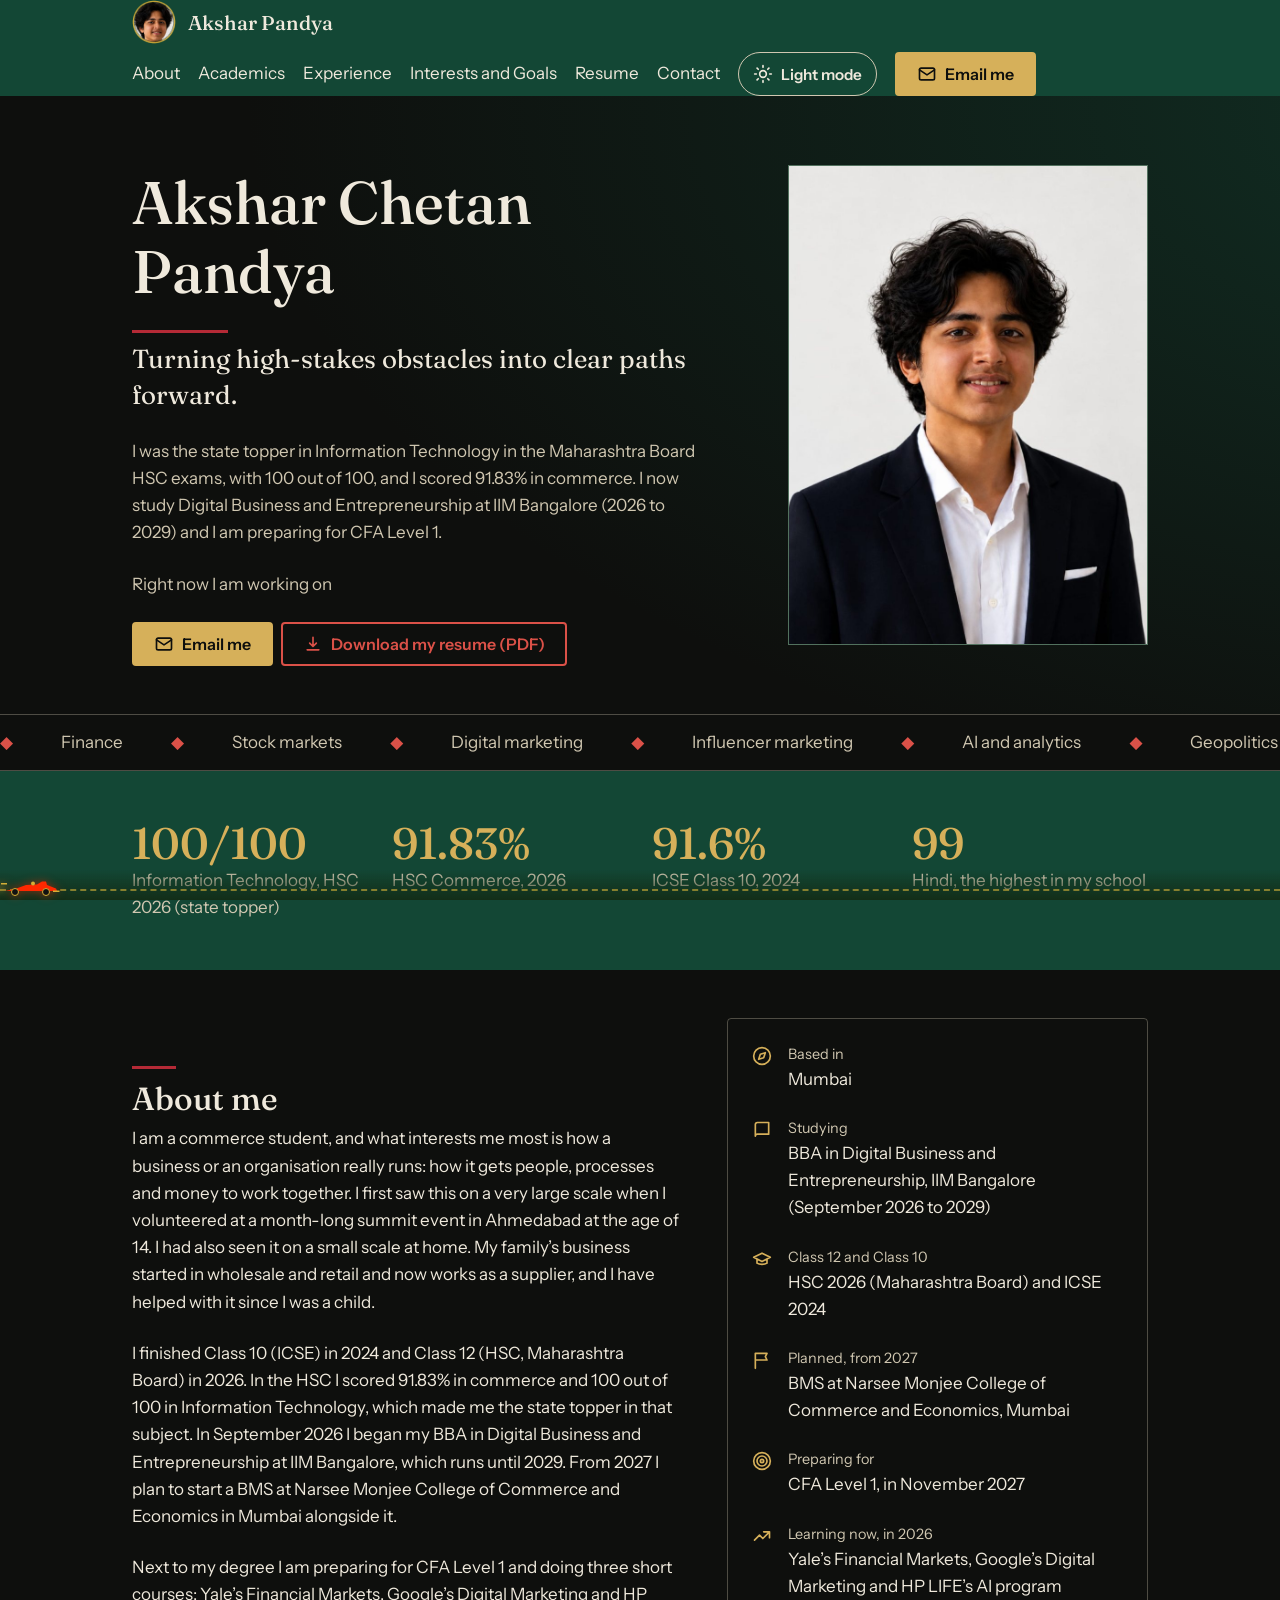
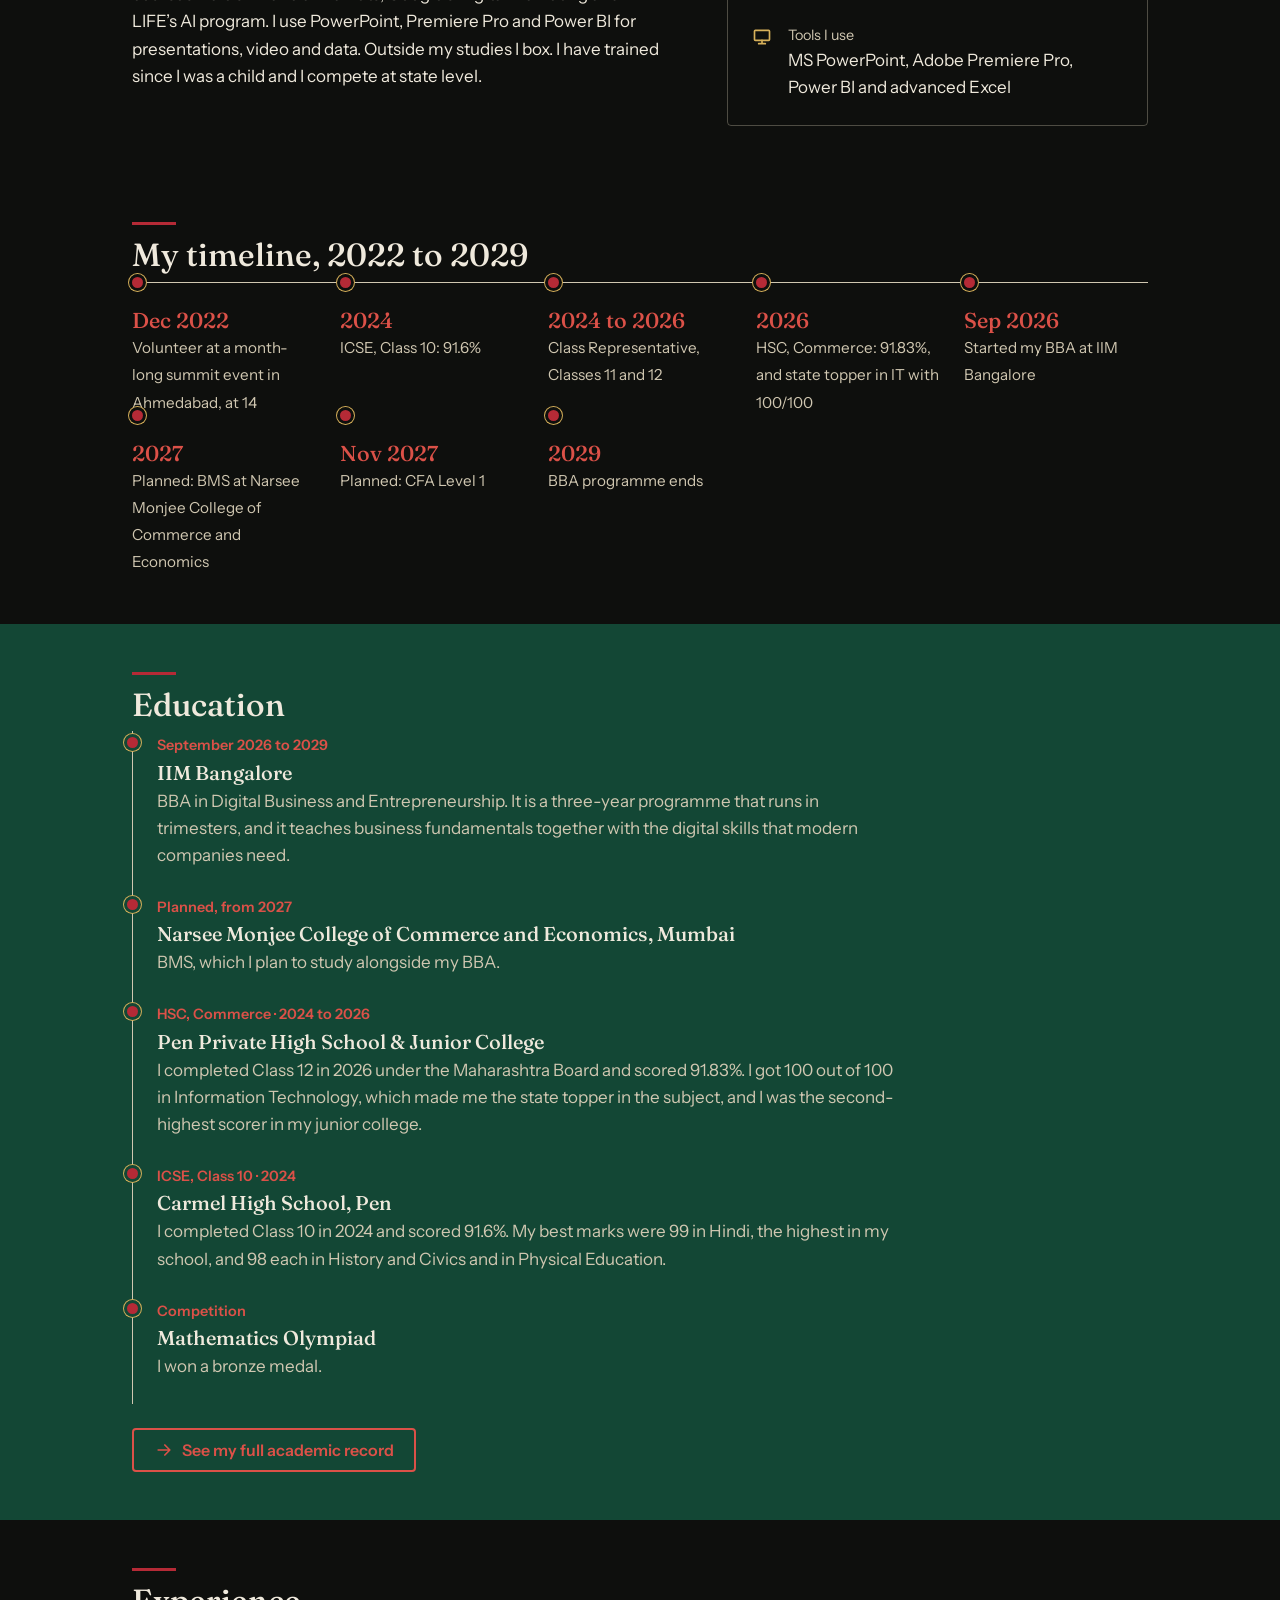
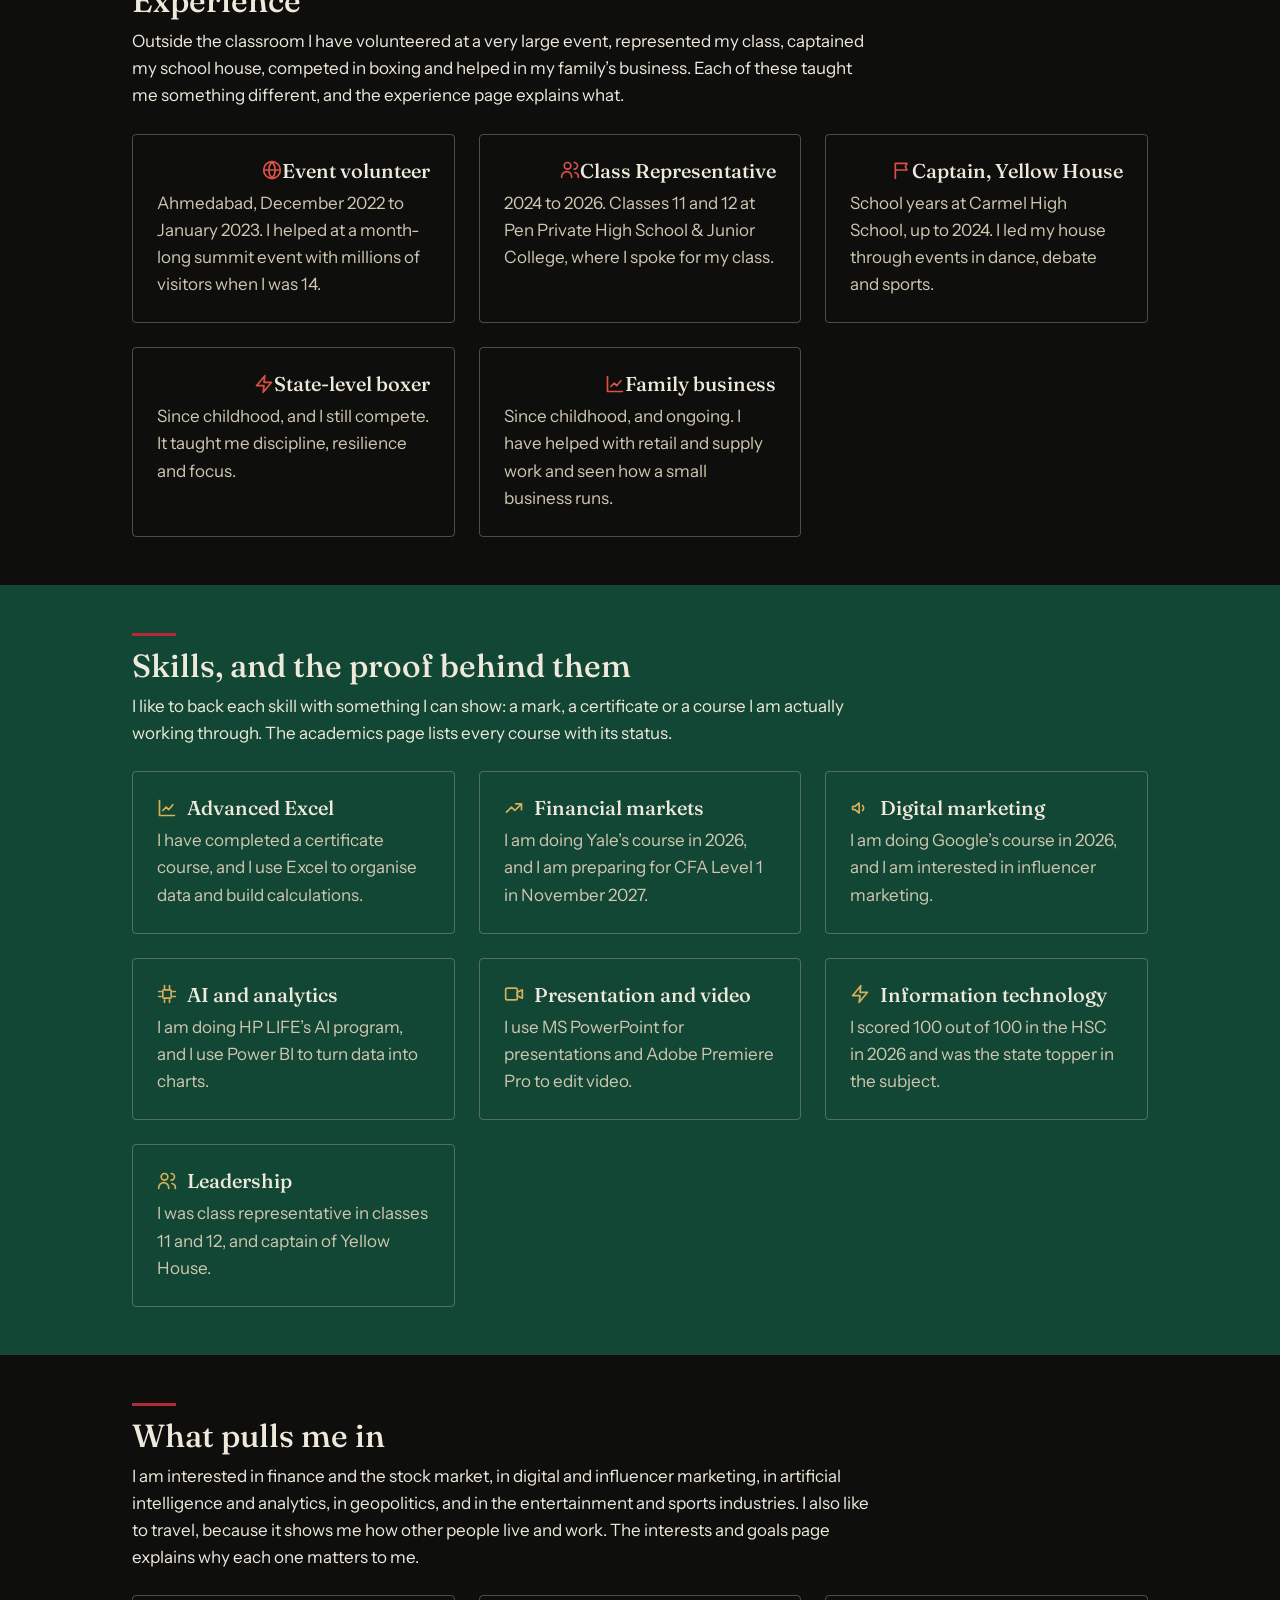
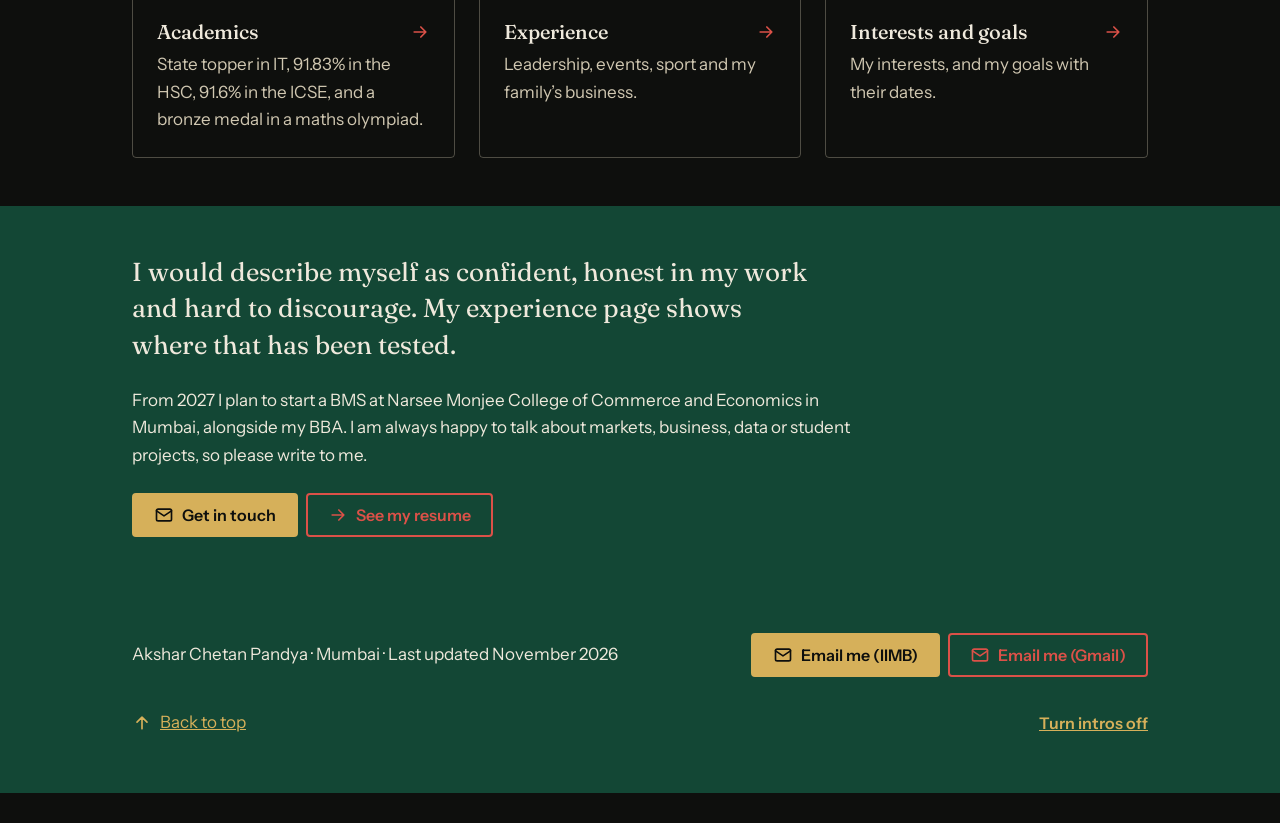
==== commit 7f832872: "Add files via upload" ====
--- a/index.html
+++ b/index.html
@@ -293,7 +293,7 @@
               Right now I am working on
               <span class="rot"
                 ><b>CFA Level 1</b><b>Yale’s financial markets course</b
-                ><b>Google’s digital marketing course</b><b>HP LIFE’s AI program</b></span
+                ><b>Google’s digital marketing course</b></span
               >
             </p>
             <div class="actions">
--- a/style.css
+++ b/style.css
@@ -330,13 +330,16 @@
   grid-area: 1 / 1;
   color: var(--accent);
   opacity: 0;
-  animation: cycle 9s infinite backwards;
+  animation: cycle 12s infinite backwards;
 }
 .rot b:nth-child(2) {
   animation-delay: 3s;
 }
 .rot b:nth-child(3) {
   animation-delay: 6s;
+}
+.rot b:nth-child(4) {
+  animation-delay: 9s;
 }
 
 /* photo fills the box exactly */
@@ -970,11 +973,11 @@
     transform: translateY(8px);
   }
   4%,
-  30% {
+  22% {
     opacity: 1;
     transform: none;
   }
-  34%,
+  26%,
   100% {
     opacity: 0;
     transform: translateY(-8px);
@@ -1168,16 +1171,7 @@
 
 /* stock-style ticker at the top of every page */
 .tape {
-  overflow: hidden;
-  border-bottom: 1px solid #d4af3744;
-  background: #0b190b;
-  font:
-    600 0.78rem/1 ui-monospace,
-    SFMono-Regular,
-    Menlo,
-    Consolas,
-    monospace;
-  letter-spacing: 0.04em;
+  display: none !important;
 }
 .tape div {
   display: flex;
@@ -2188,82 +2182,250 @@
   }
 }
 
-/* odyssey voyage intro (interests and goals pages) */
+/* full-page cinematic voyage intro (interests and goals page) */
 .voyage {
   position: fixed;
   inset: 0;
-  z-index: 100;
+  z-index: 9999;
+  isolation: isolate;
   overflow: hidden;
   background: #06120d;
-  animation:
-    dissolve 1s 4.2s forwards,
-    gone 0s 5.2s forwards;
-}
-.v-scene {
+  opacity: 1;
+  transform: scale(1);
+  transition:
+    opacity 1.2s cubic-bezier(0.16, 1, 0.3, 1),
+    transform 1.2s cubic-bezier(0.16, 1, 0.3, 1),
+    visibility 0s linear 1.2s;
+}
+.voyage::before,
+.voyage::after {
+  position: absolute;
+  z-index: 2;
+  content: "";
+  pointer-events: none;
+}
+.voyage::before {
+  inset: 0;
+  background:
+    linear-gradient(180deg, #06120d55 0%, transparent 28%, transparent 65%, #06120dd9 100%),
+    linear-gradient(90deg, #06120d99 0%, transparent 30%, transparent 70%, #06120d66 100%);
+}
+.voyage::after {
+  inset: 10px;
+  border: 1px solid #d4af3733;
+  box-shadow: inset 0 0 80px #06120d66;
+}
+.v-bg,
+.v-photo {
   position: absolute;
   inset: 0;
   width: 100%;
   height: 100%;
+  max-width: none;
+  object-fit: cover;
+  object-position: center;
+}
+.v-bg {
+  filter: blur(24px) brightness(0.48) saturate(0.8);
+  transform: scale(1.08);
+  opacity: 0.9;
+}
+.v-photo {
+  z-index: 1;
+  filter: saturate(0.9) contrast(1.03) brightness(0.82);
+  transform: scale(1.02);
+  animation: voyageZoom 9s cubic-bezier(0.16, 1, 0.3, 1) both;
+}
+.v-dust {
+  position: absolute;
+  z-index: 3;
+  inset: 0;
+  pointer-events: none;
+  background:
+    radial-gradient(circle, #f6d98a 0 1.5px, transparent 2px) 0 0 / 90px 120px,
+    radial-gradient(circle, #f6d98acc 0 1px, transparent 1.5px) 30px 50px / 60px 80px;
+  mix-blend-mode: screen;
   opacity: 0;
   animation:
-    fadein 1s forwards,
-    push 5.2s linear forwards;
-}
-.sun {
-  animation: sunglow 3s ease-in-out infinite;
-  transform-box: fill-box;
-  transform-origin: center;
-}
-.swell {
-  animation: sway 4s ease-in-out infinite alternate;
+    fadein 1.6s 0.45s forwards,
+    dust 9s linear infinite;
+}
+.v-constellations {
+  position: absolute;
+  z-index: 3;
+  inset: 0;
+  width: 100%;
+  height: 100%;
+  pointer-events: none;
+  opacity: 0;
+  animation: fadein 1.4s 0.7s forwards;
+}
+.v-constellations line {
+  stroke: #f2d98c;
+  stroke-width: 0.8;
+  stroke-opacity: 0.62;
+  stroke-dasharray: 7 11;
+  animation: constellationDrift 8s ease-in-out infinite alternate;
+}
+.v-constellations circle {
+  fill: #fff1b3;
+  filter: drop-shadow(0 0 5px #d4af37);
+  animation: starPulse 2.8s ease-in-out infinite alternate;
+}
+.v-particles {
+  position: absolute;
+  z-index: 4;
+  inset: 0;
+  pointer-events: none;
+}
+.v-particles i {
+  position: absolute;
+  left: var(--x);
+  top: var(--y);
+  width: var(--size);
+  aspect-ratio: 1;
+  border-radius: 50%;
+  background: #fff0b0;
+  box-shadow: 0 0 12px 2px #d4af37aa;
+  opacity: 0;
+  animation: particleFloat var(--duration) var(--delay) ease-in-out infinite;
+}
+.v-copy {
+  position: absolute;
+  z-index: 5;
+  top: 50%;
+  left: 50%;
+  width: min(92vw, 980px);
+  transform: translate(-50%, -36%);
+  text-align: center;
+  color: #fff1c7;
+}
+.v-kicker,
+.v-subtitle,
+.v-progress {
+  font-family: var(--body);
+  letter-spacing: 0.32em;
+  text-transform: uppercase;
+}
+.v-kicker {
+  margin: 0 0 20px;
+  color: #ecd58a;
+  font-size: clamp(0.65rem, 1.25vw, 0.9rem);
+  opacity: 0;
+  animation: voyageRise 1s 0.9s cubic-bezier(0.16, 1, 0.3, 1) forwards;
 }
 .v-title {
-  position: absolute;
-  inset: 0;
-  display: grid;
-  place-content: center;
   margin: 0;
-  max-width: none;
-  text-align: center;
-  color: #f1d27a;
-  font: 600 clamp(1.8rem, 6vw, 4.4rem) var(--head);
-  letter-spacing: 0.3em;
+  color: #f6df9f;
+  font-family: var(--head);
+  font-size: clamp(2.2rem, 7.5vw, 7rem);
+  font-weight: 500;
+  line-height: 0.98;
+  letter-spacing: 0.05em;
   text-shadow:
-    0 0 24px #d4af37,
-    0 0 60px #d4af3788;
+    0 0 8px #d4af37cc,
+    0 0 34px #d4af3788,
+    0 3px 18px #06120ddd;
   opacity: 0;
-  animation: title 3s 1.1s ease-out forwards;
-}
-@keyframes push {
-  to {
-    transform: scale(1.1);
-  }
-}
-@keyframes sunglow {
-  50% {
-    transform: scale(1.08);
-    opacity: 0.85;
-  }
-}
-@keyframes sway {
-  to {
-    transform: translateX(-24px);
-  }
-}
-@keyframes title {
-  from {
-    opacity: 0;
-    letter-spacing: 0.7em;
-    filter: blur(8px);
-  }
-  30% {
-    opacity: 1;
-    letter-spacing: 0.3em;
-    filter: none;
-  }
-  to {
-    opacity: 1;
-    letter-spacing: 0.3em;
+  animation: titleReveal 2.2s 0.45s cubic-bezier(0.16, 1, 0.3, 1) forwards;
+}
+.v-subtitle {
+  max-width: 58ch;
+  margin: 24px auto 0;
+  color: #f7eac8cc;
+  font-size: clamp(0.65rem, 1.25vw, 0.85rem);
+  line-height: 1.8;
+  opacity: 0;
+  animation: voyageRise 1.2s 1.35s cubic-bezier(0.16, 1, 0.3, 1) forwards;
+}
+.v-progress {
+  position: absolute;
+  z-index: 5;
+  left: var(--edge);
+  bottom: var(--edge);
+  margin: 0;
+  color: #f6df9fbb;
+  font-size: 0.68rem;
+  opacity: 0;
+  animation: voyageRise 1s 1.9s forwards;
+}
+.voyage .skip-intro {
+  z-index: 6;
+  right: var(--edge);
+  bottom: var(--edge);
+  display: inline-flex;
+  align-items: center;
+  gap: 12px;
+  min-height: 48px;
+  padding: 0 18px 0 20px;
+  border: 1px solid #f0d984aa;
+  border-radius: 999px;
+  background: #132a1388;
+  box-shadow: inset 0 1px #fff5c433, 0 8px 30px #06120d88;
+  backdrop-filter: blur(12px);
+  color: #f8e5a1;
+  font: 600 0.85rem var(--body);
+  letter-spacing: 0.11em;
+  text-transform: uppercase;
+  cursor: pointer;
+  transition:
+    background 0.35s ease,
+    color 0.35s ease,
+    box-shadow 0.35s ease,
+    transform 0.35s ease;
+}
+.voyage .skip-intro::after {
+  width: 7px;
+  height: 7px;
+  border-top: 1px solid currentColor;
+  border-right: 1px solid currentColor;
+  content: "";
+  transform: rotate(45deg);
+}
+.voyage .skip-intro:hover,
+.voyage .skip-intro:focus-visible {
+  background: #d4af37ee;
+  box-shadow: 0 0 28px #d4af37aa, 0 8px 30px #06120d88;
+  color: #132a13;
+  transform: translateY(-2px);
+}
+.voyage.intro-done {
+  pointer-events: none;
+  opacity: 0;
+  visibility: hidden;
+  transform: scale(1.035);
+}
+@keyframes voyageZoom {
+  from { transform: scale(1.02); }
+  to { transform: scale(1.12); }
+}
+@keyframes voyageRise {
+  from { opacity: 0; transform: translateY(20px); }
+  to { opacity: 1; transform: translateY(0); }
+}
+@keyframes titleReveal {
+  from { opacity: 0; letter-spacing: 0.48em; transform: translateY(16px); }
+  to { opacity: 1; letter-spacing: 0.08em; transform: translateY(0); }
+}
+@keyframes constellationDrift {
+  from { transform: translate3d(-5px, 3px, 0); opacity: 0.45; }
+  to { transform: translate3d(5px, -3px, 0); opacity: 0.9; }
+}
+@keyframes starPulse {
+  from { opacity: 0.42; }
+  to { opacity: 1; }
+}
+@keyframes particleFloat {
+  0% { opacity: 0; transform: translate3d(0, 16px, 0) scale(0.7); }
+  25% { opacity: 0.8; }
+  75% { opacity: 0.45; }
+  100% { opacity: 0; transform: translate3d(var(--drift), -72px, 0) scale(1.15); }
+}
+@keyframes dust {
+  to {
+    background-position:
+      40px -240px,
+      -30px -160px;
   }
 }
 
@@ -2321,9 +2483,16 @@
 }
 
 /* intros can be skipped, finished or switched off */
-[data-intro].intro-done,
-.no-intro [data-intro] {
+[data-intro].intro-done:not(.voyage),
+.no-intro [data-intro]:not(.voyage) {
   display: none;
+}
+.no-intro .voyage,
+.voyage.intro-done {
+  pointer-events: none;
+  opacity: 0;
+  visibility: hidden;
+  transform: scale(1.035);
 }
 .no-intro .scroll-in,
 .intro-skipped .scroll-in {
